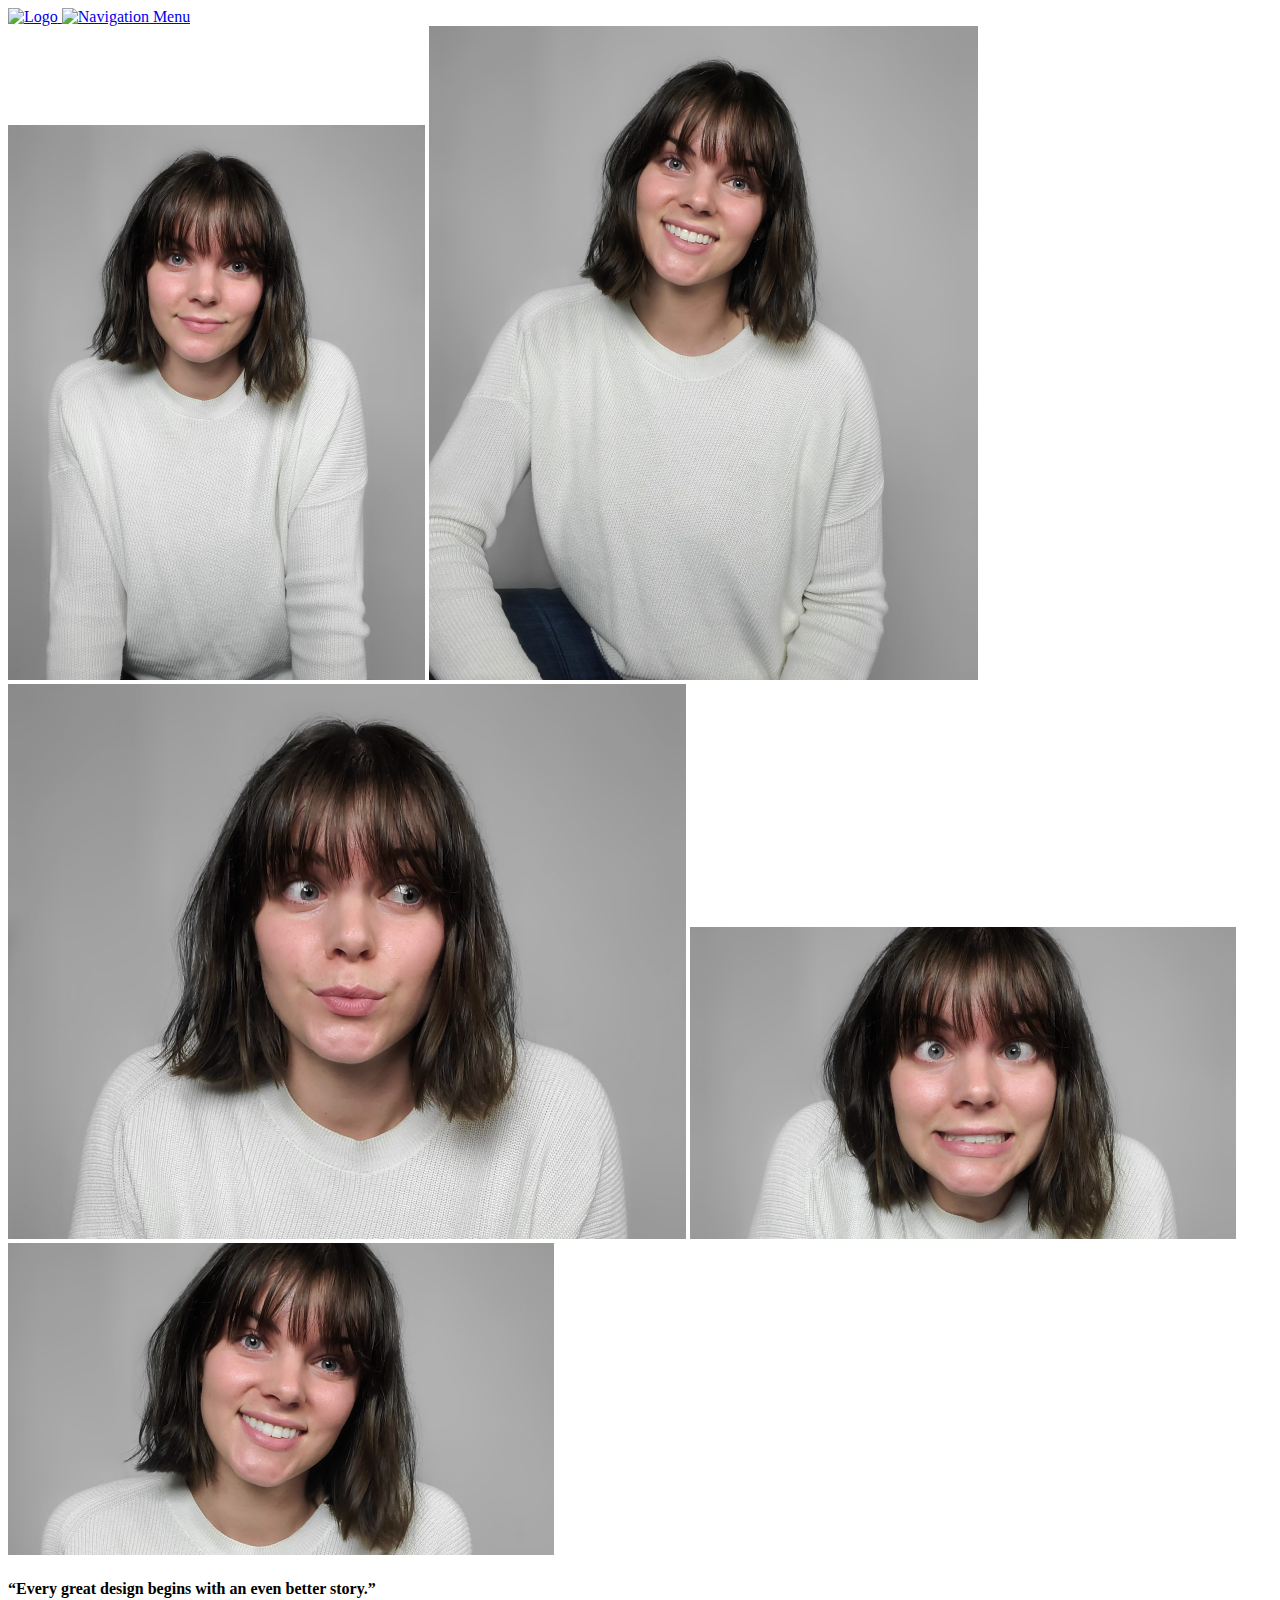
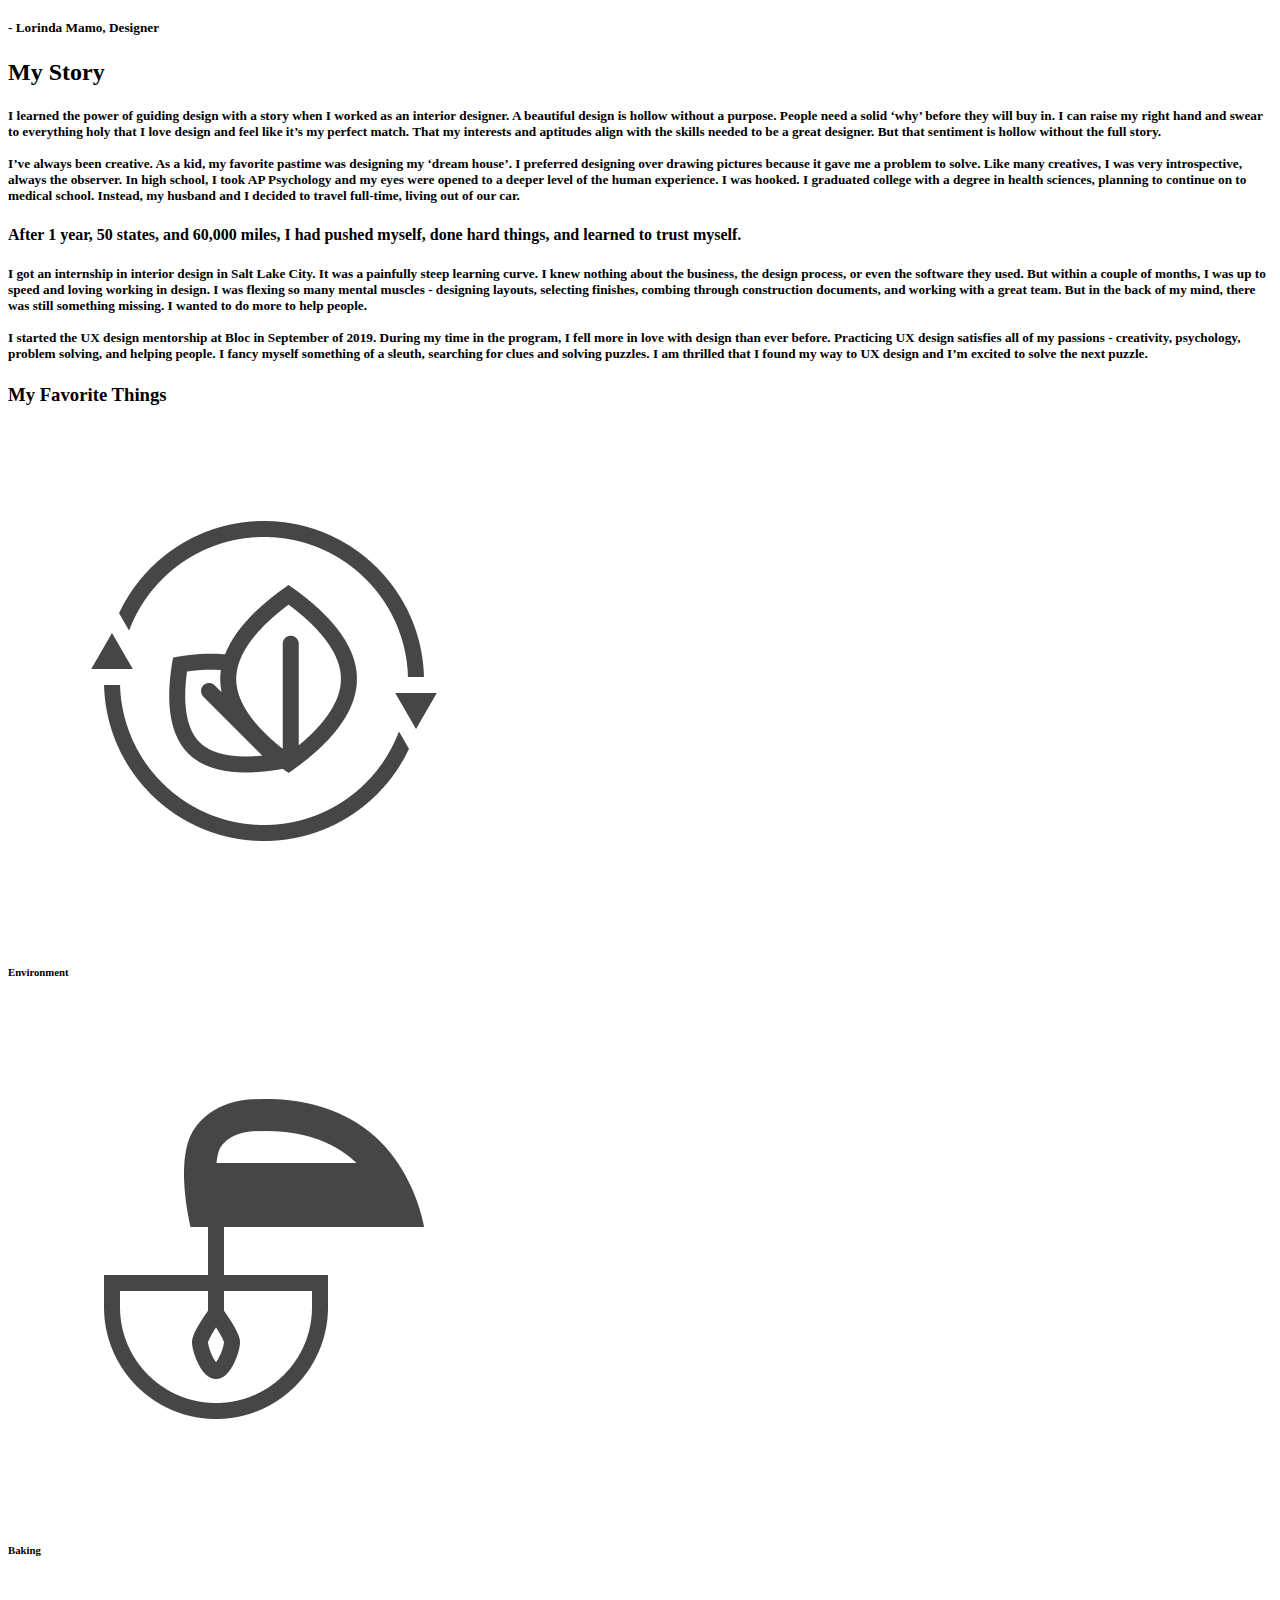
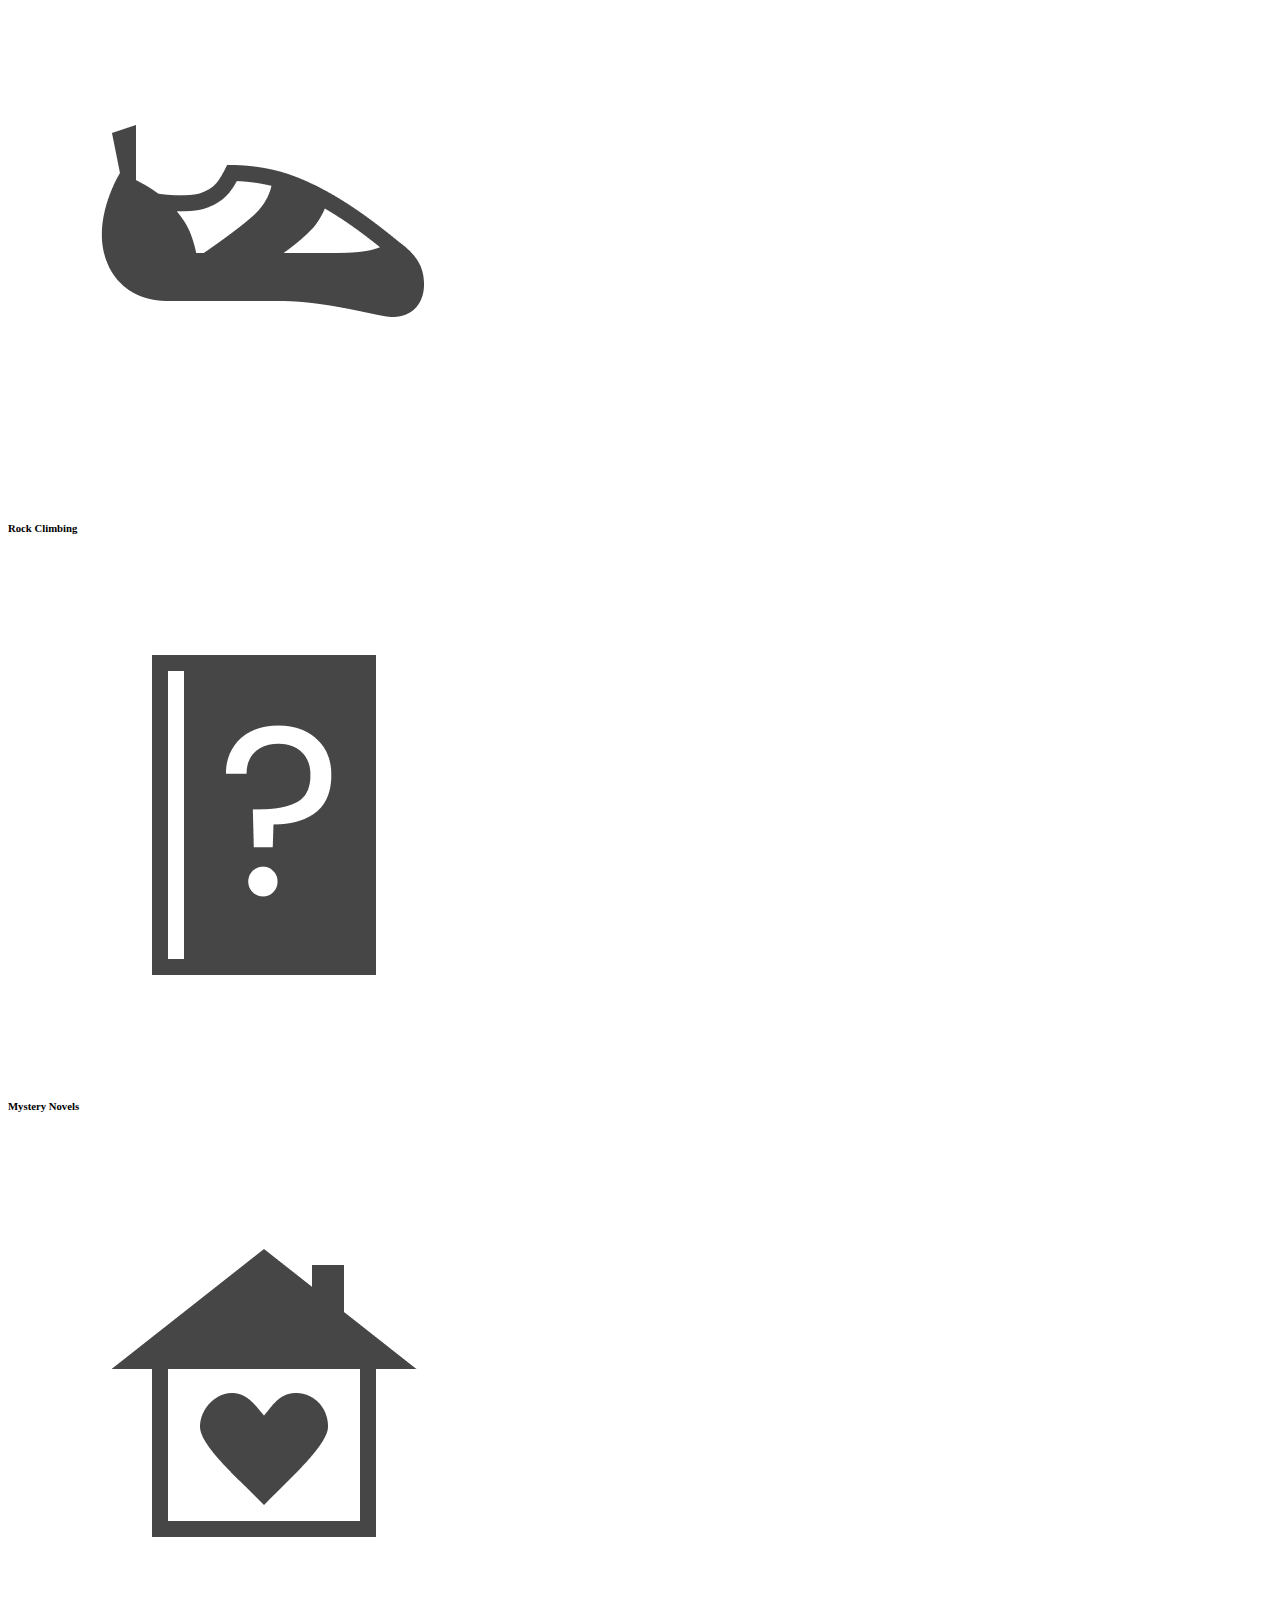
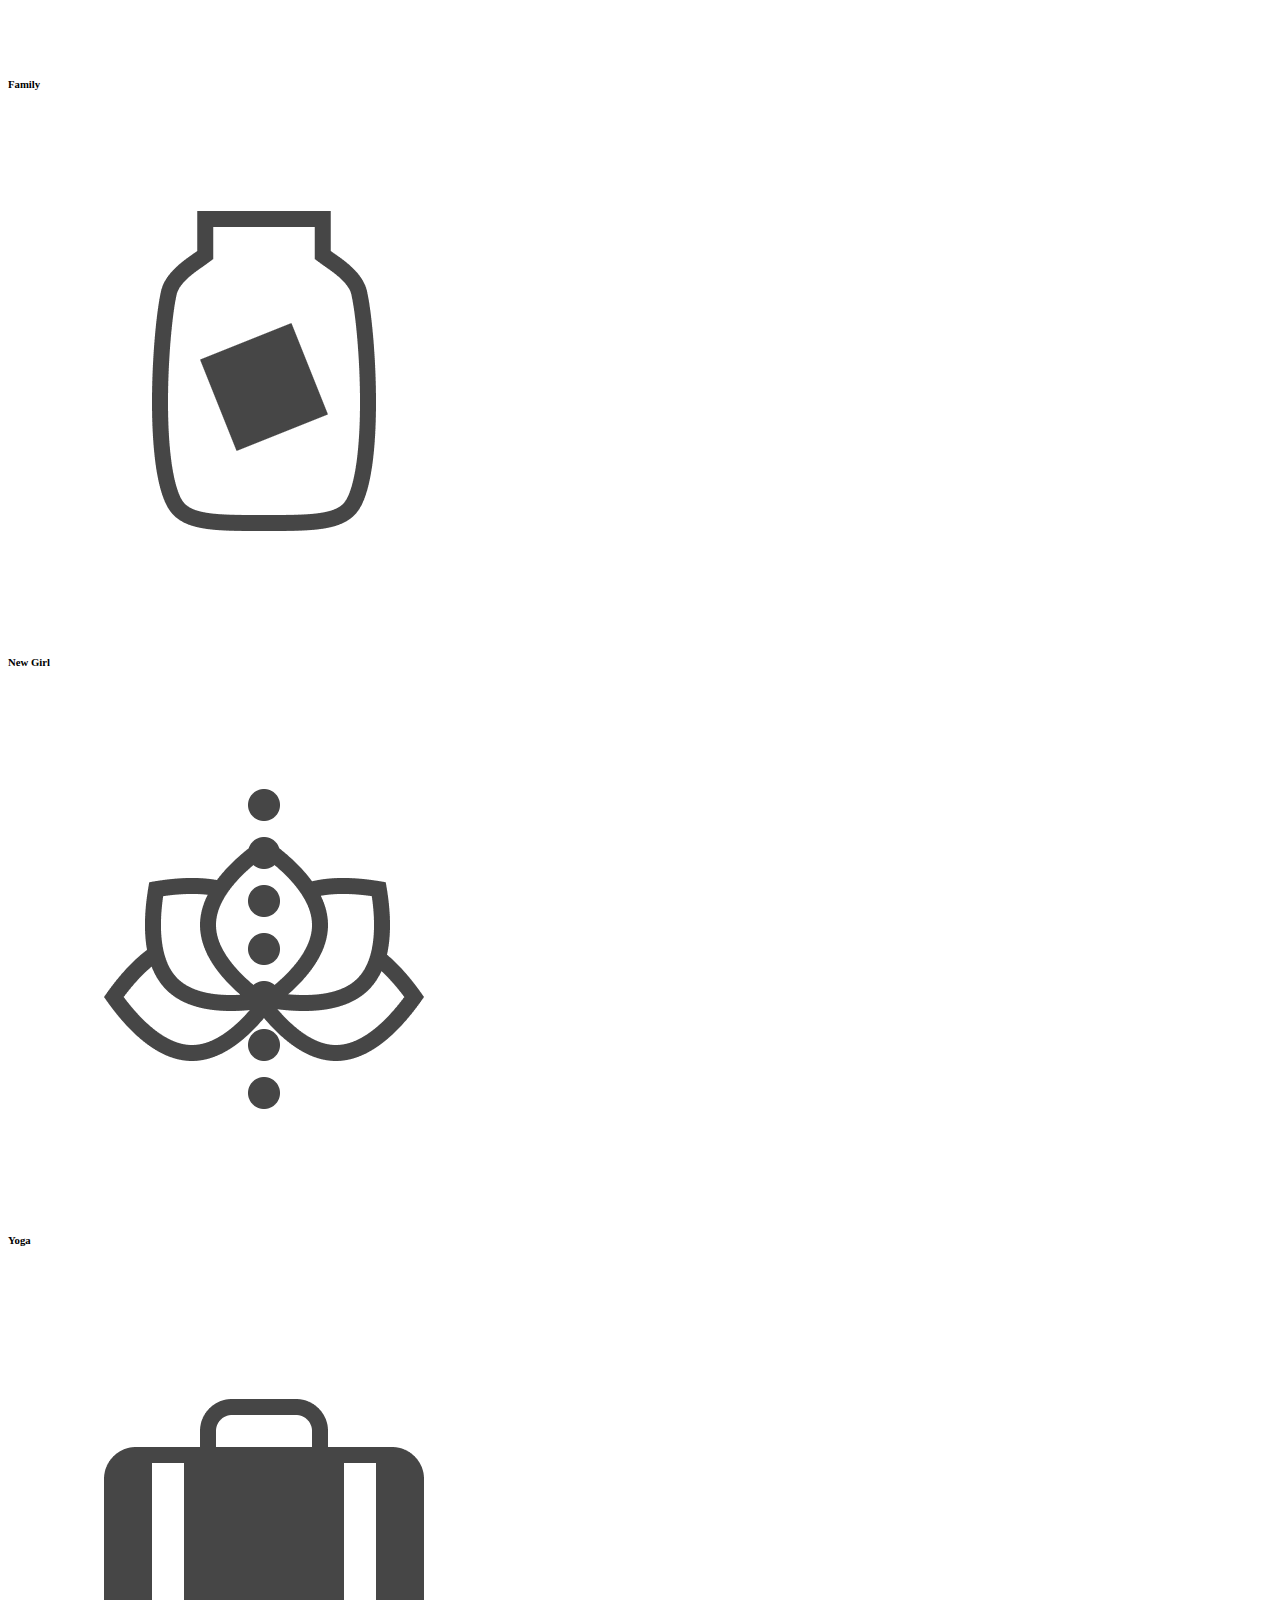
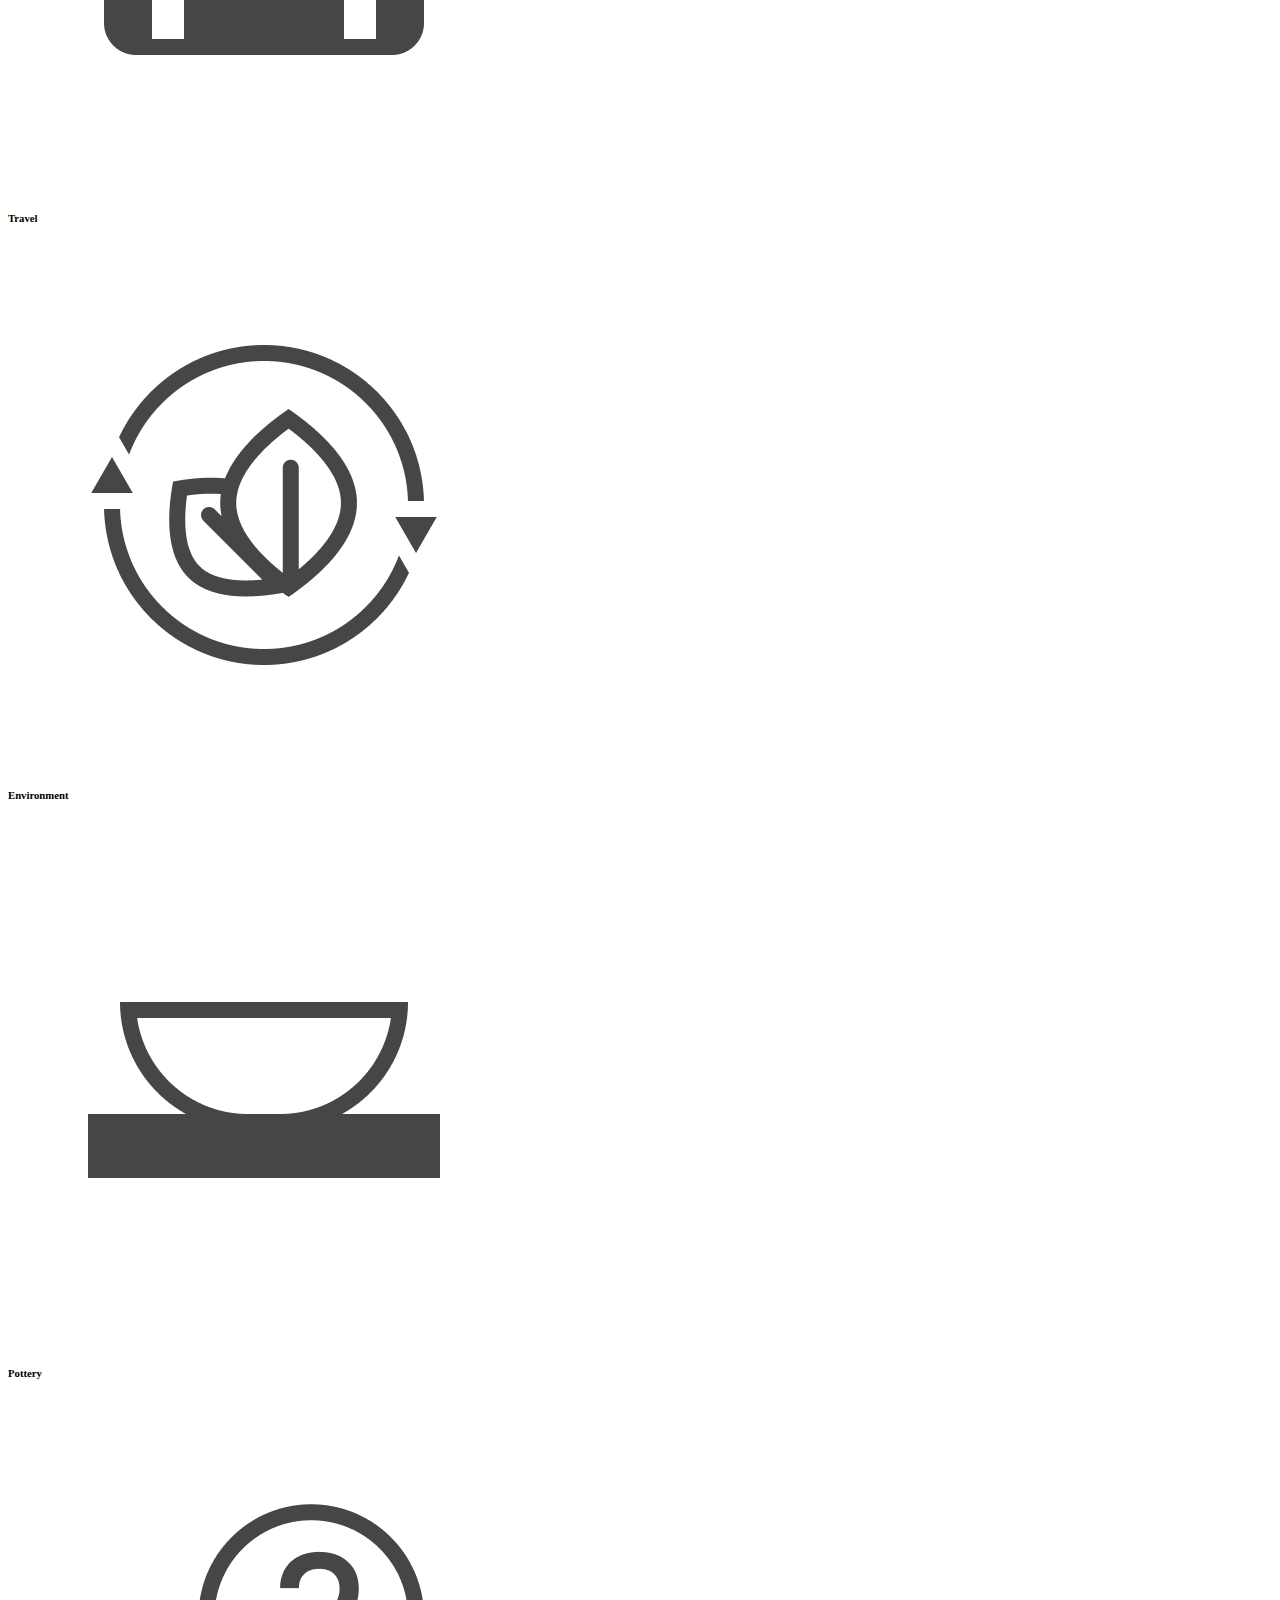
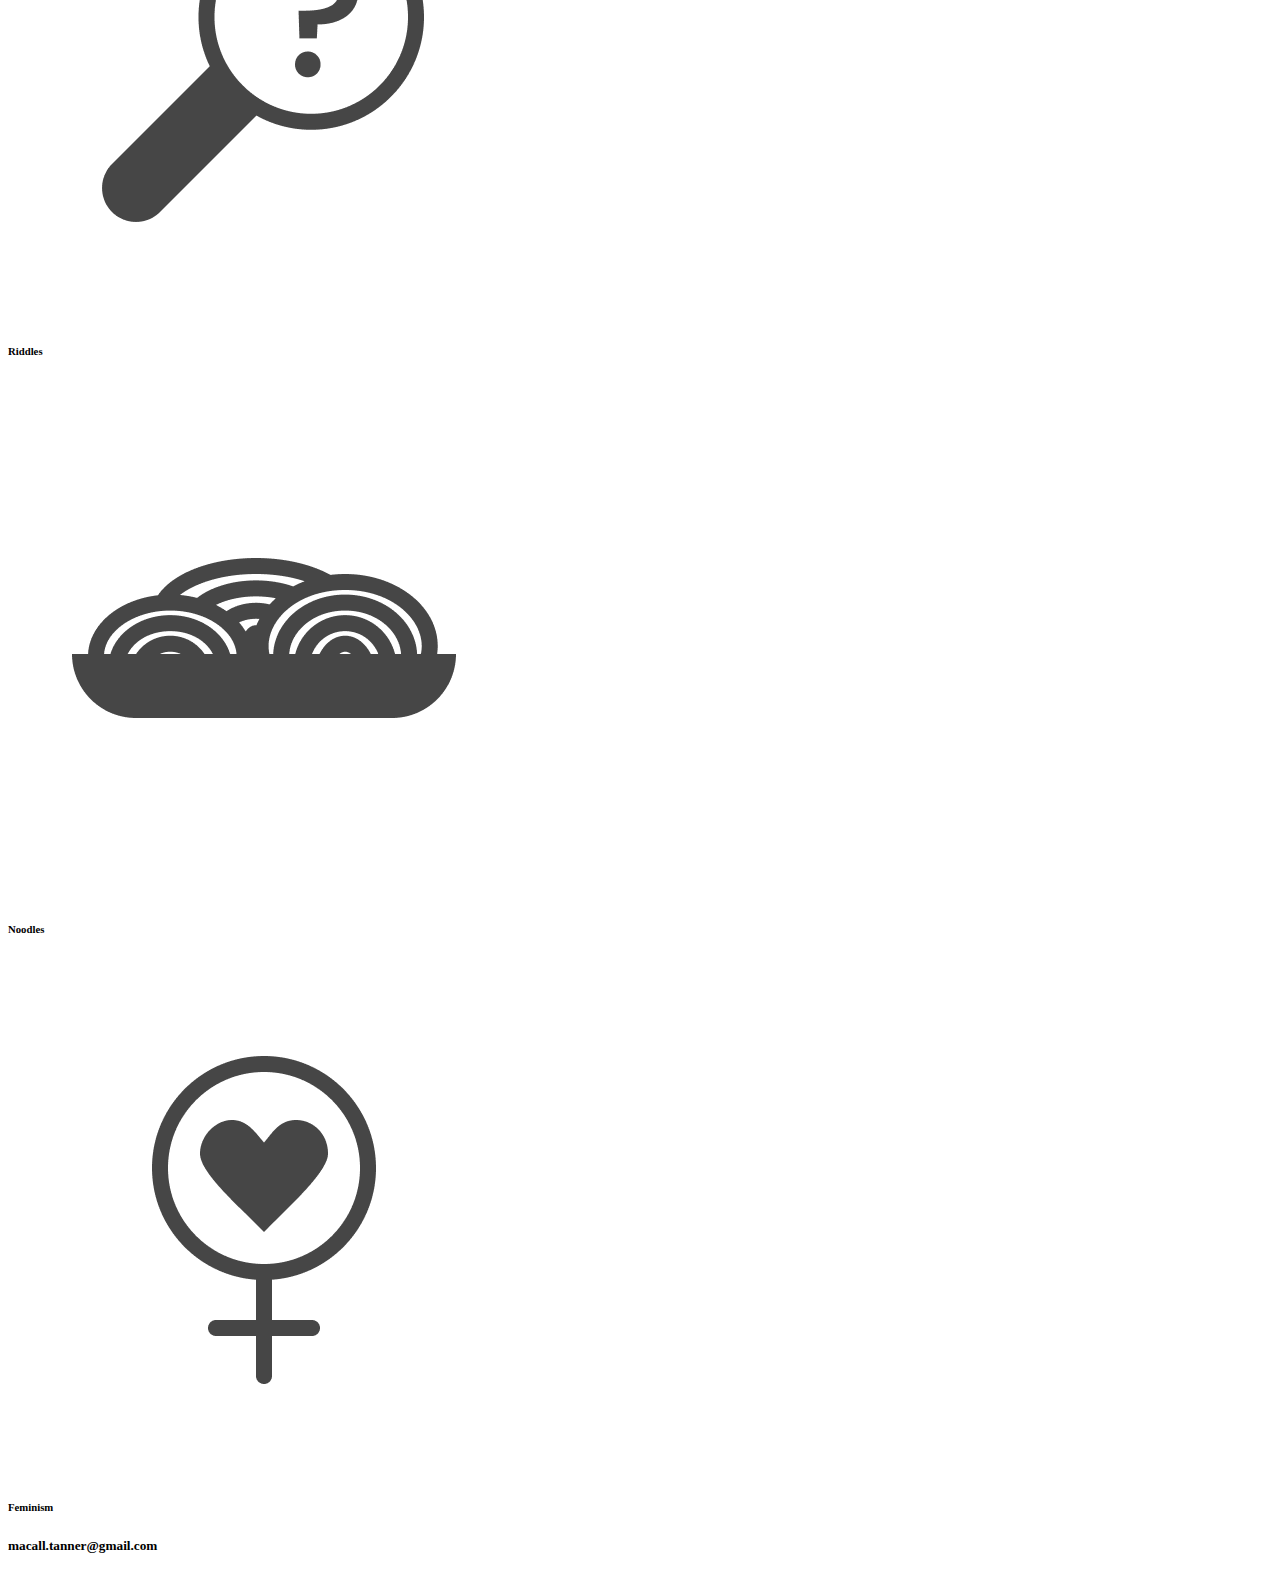
==== about.html @ a9ad13b1 "About page done" ====
<!DOCTYPE html>
<html>
  <head>
    <title>About Page  |  Macall Tanner</title>
    <!--fontawesome-->
    <script src="https://kit.fontawesome.com/eb3094707d.js" crossorigin="anonymous"></script>
  </head>
  <body>

    <!--navigation bar-->
    <header>
      <a href="index.html">
        <img src="images/macall-logo.png" alt="Logo"></img>
      </a>
      <a href="menu.html">
        <img src="images/menu-mobile.png" alt="Navigation Menu"></img>
      </a>
    </header>

    <!--images section-->
    <section class="about-images">
      <img src="images/about/1.png" alt="Macall portrait 1"></img>
      <img src="images/about/2.png" alt="Macall portrait 2"></img>
      <img src="images/about/3.png" alt="Macall portrait 3"></img>
      <img src="images/about/4.png" alt="Macall portrait 4"></img>
      <img src="images/about/5.png" alt="Macall portrait 5"></img>
    </section>

    <!--text section-->
    <section class="about-text">
      <h4>“Every great design begins with an even better story.”</h4>
      <h5>-  Lorinda Mamo, Designer</h5>
      <h2>My Story</h2>
      <h5>
        I learned the power of guiding design with a story when I worked as an interior designer. A beautiful design is hollow without a purpose. People need a solid ‘why’ before they will buy in. I can raise my right hand and swear to everything holy that I love design and feel like it’s my perfect match. That my interests and aptitudes align with the skills needed to be a great designer. But that sentiment is hollow without the full story.<br><br>
        I’ve always been creative. As a kid, my favorite pastime was designing my ‘dream house’. I preferred designing over drawing pictures because it gave me a problem to solve. Like many creatives, I was very introspective, always the observer. In high school, I took AP Psychology and my eyes were opened to a deeper level of the human experience. I was hooked. I graduated college with a degree in health sciences, planning to continue on to medical school. Instead, my husband and I decided to travel full-time, living out of our car.
      </h5>
      <h4>After 1 year, 50 states, and 60,000 miles, I had pushed myself, done hard things, and learned to trust myself.</h4>
      <h5>
        I got an internship in interior design in Salt Lake City. It was a painfully steep learning curve. I knew nothing about the business, the design process, or even the software they used. But within a couple of months, I was up to speed and loving working in design. I was flexing so many mental muscles - designing layouts, selecting finishes, combing through construction documents, and working with a great team. But in the back of my mind, there was still something missing. I wanted to do more to help people.<br><br>
        I started the UX design mentorship at Bloc in September of 2019. During my time in the program, I fell more in love with design than ever before. Practicing UX design satisfies all of my passions - creativity, psychology, problem solving, and helping people. I fancy myself something of a sleuth, searching for clues and solving puzzles. I am thrilled that I found my way to UX design and I’m excited to solve the next puzzle.
      </h5>
    </section>

    <!--favorite things section-->
    <section class="favorites">
      <h3>My Favorite Things</h3>
      <div class="fav-items">
        <div class="fav">
          <img src="images/icons/environment.png" alt="Environment image"></img>
          <h6>Environment</h6>
        </div>
        <div class="fav">
          <img src="images/icons/baking.png" alt="Baking image"></img>
          <h6>Baking</h6>
        </div>
        <div class="fav">
          <img src="images/icons/climbing.png" alt="Rock Climbing image"></img>
          <h6>Rock Climbing</h6>
        </div>
        <div class="fav">
          <img src="images/icons/mystery-novels.png" alt="Mystery Novels image"></img>
          <h6>Mystery Novels</h6>
        </div>
        <div class="fav">
          <img src="images/icons/family.png" alt="Family image"></img>
          <h6>Family</h6>
        </div>
        <div class="fav">
          <img src="images/icons/new-girl.png" alt="New Girl"></img>
          <h6>New Girl</h6>
        </div>
        <div class="fav">
          <img src="images/icons/yoga.png" alt="Yoga image"></img>
          <h6>Yoga</h6>
        </div>
        <div class="fav">
          <img src="images/icons/travel.png" alt="Travel image"></img>
          <h6>Travel</h6>
        </div>
        <div class="fav">
          <img src="images/icons/environment.png" alt="environment image"></img>
          <h6>Environment</h6>
        </div>
        <div class="fav">
          <img src="images/icons/pottery.png" alt="Pottery image"></img>
          <h6>Pottery</h6>
        </div>
        <div class="fav">
          <img src="images/icons/riddles.png" alt="Riddles image"></img>
          <h6>Riddles</h6>
        </div>
        <div class="fav">
          <img src="images/icons/noodles.png" alt="Noodles image"></img>
          <h6>Noodles</h6>
        </div>
        <div class="fav">
          <img src="images/icons/feminism.png" alt="Feminism image"></img>
          <h6>Feminism</h6>
        </div>
      </div> <!--end fav-items-->
    </section> <!--end favorite things-->

    <!--footer-->
    <footer>
      <h5>macall.tanner@gmail.com</h5>
      <a href="https://www.linkedin.com/in/macalltanner/" class="fab fa-linkedin"></a>
      <a href="https://www.github.com/macalltanner" class="fab fa-github"></a>
    </footer>

  </body>
</html>
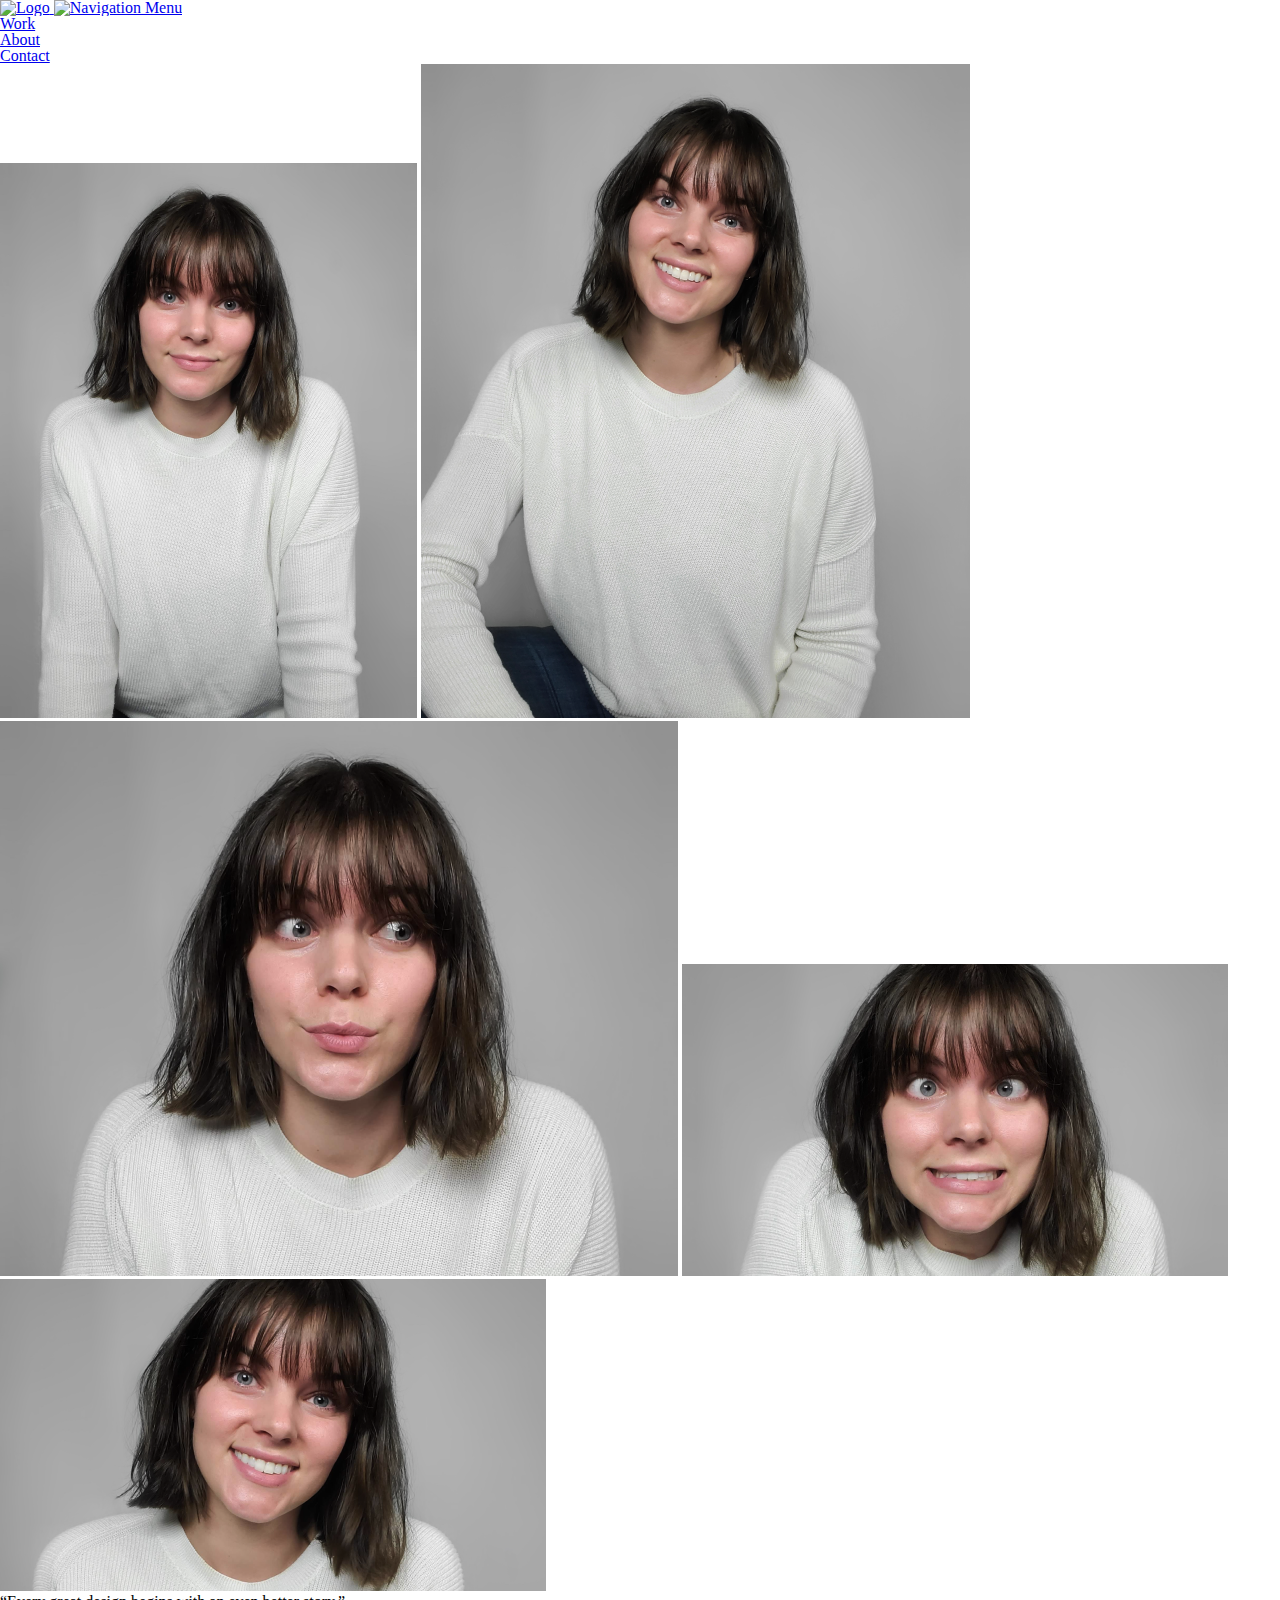
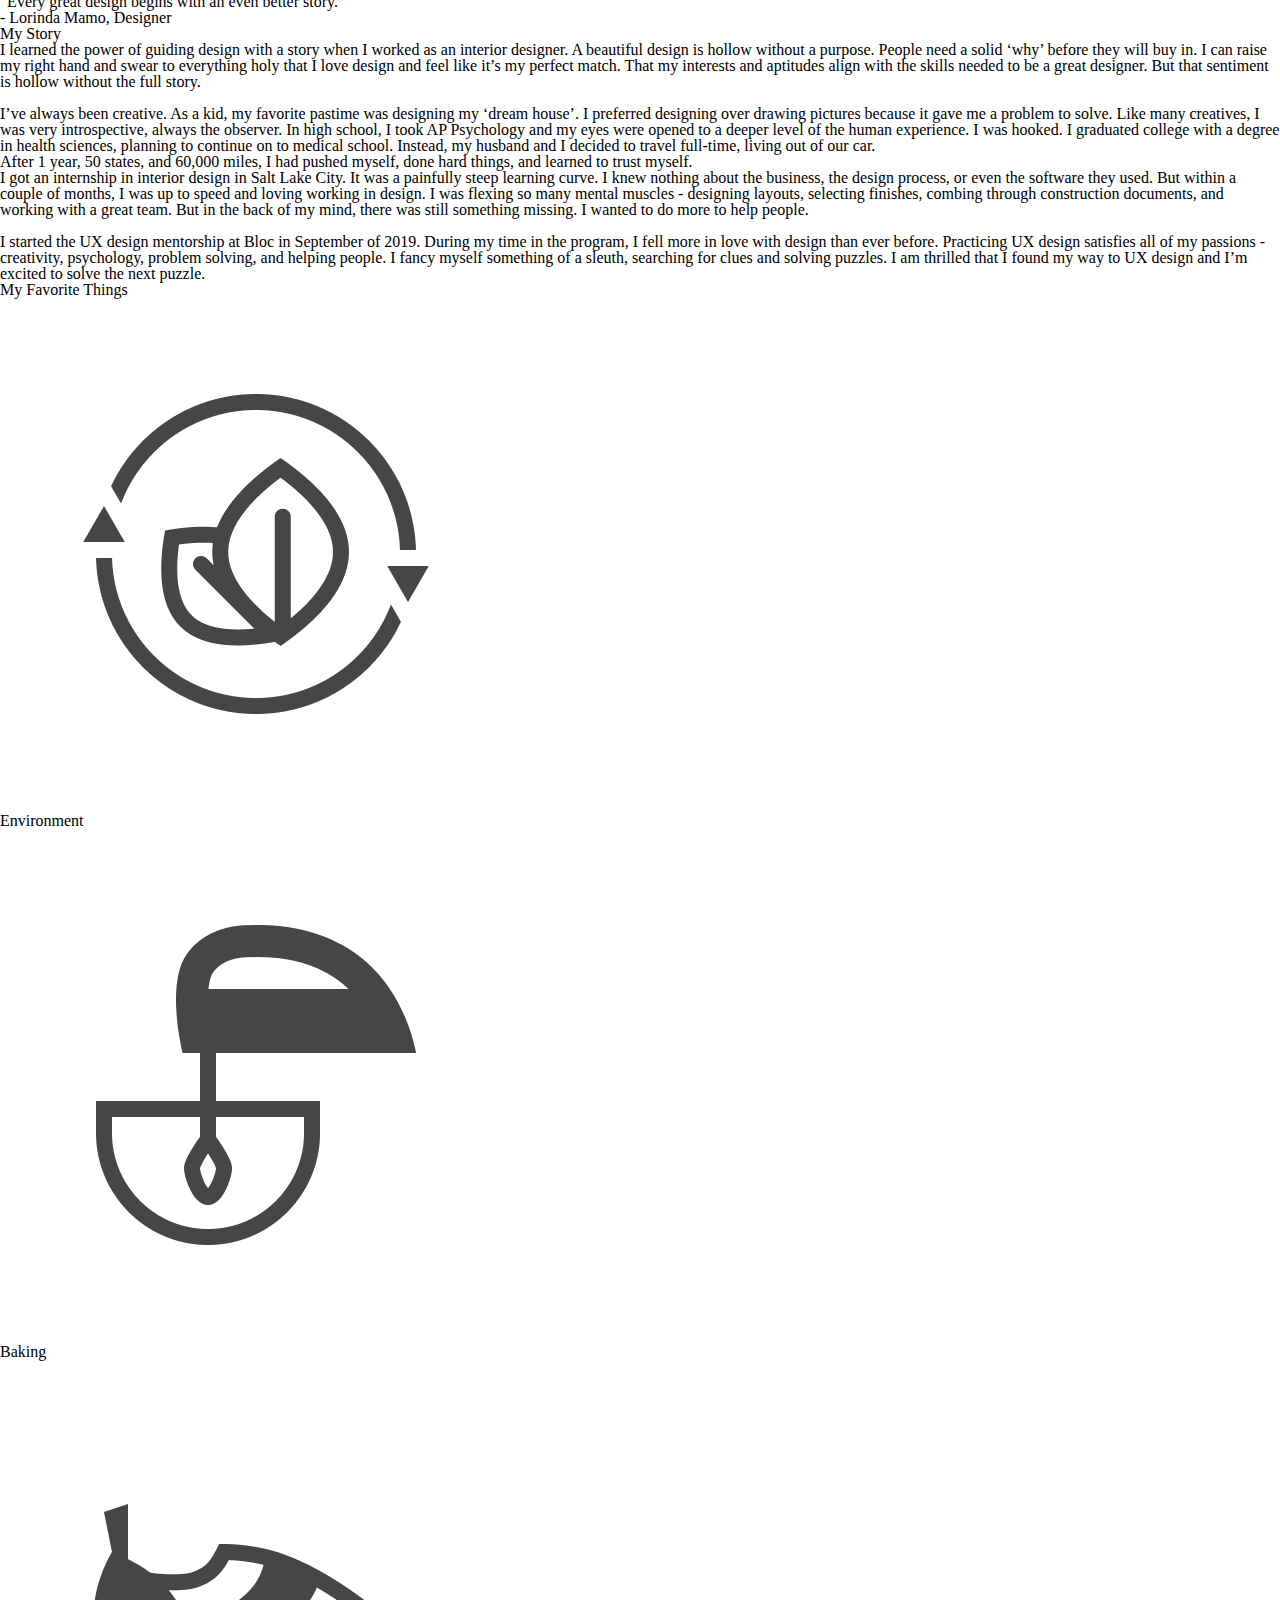
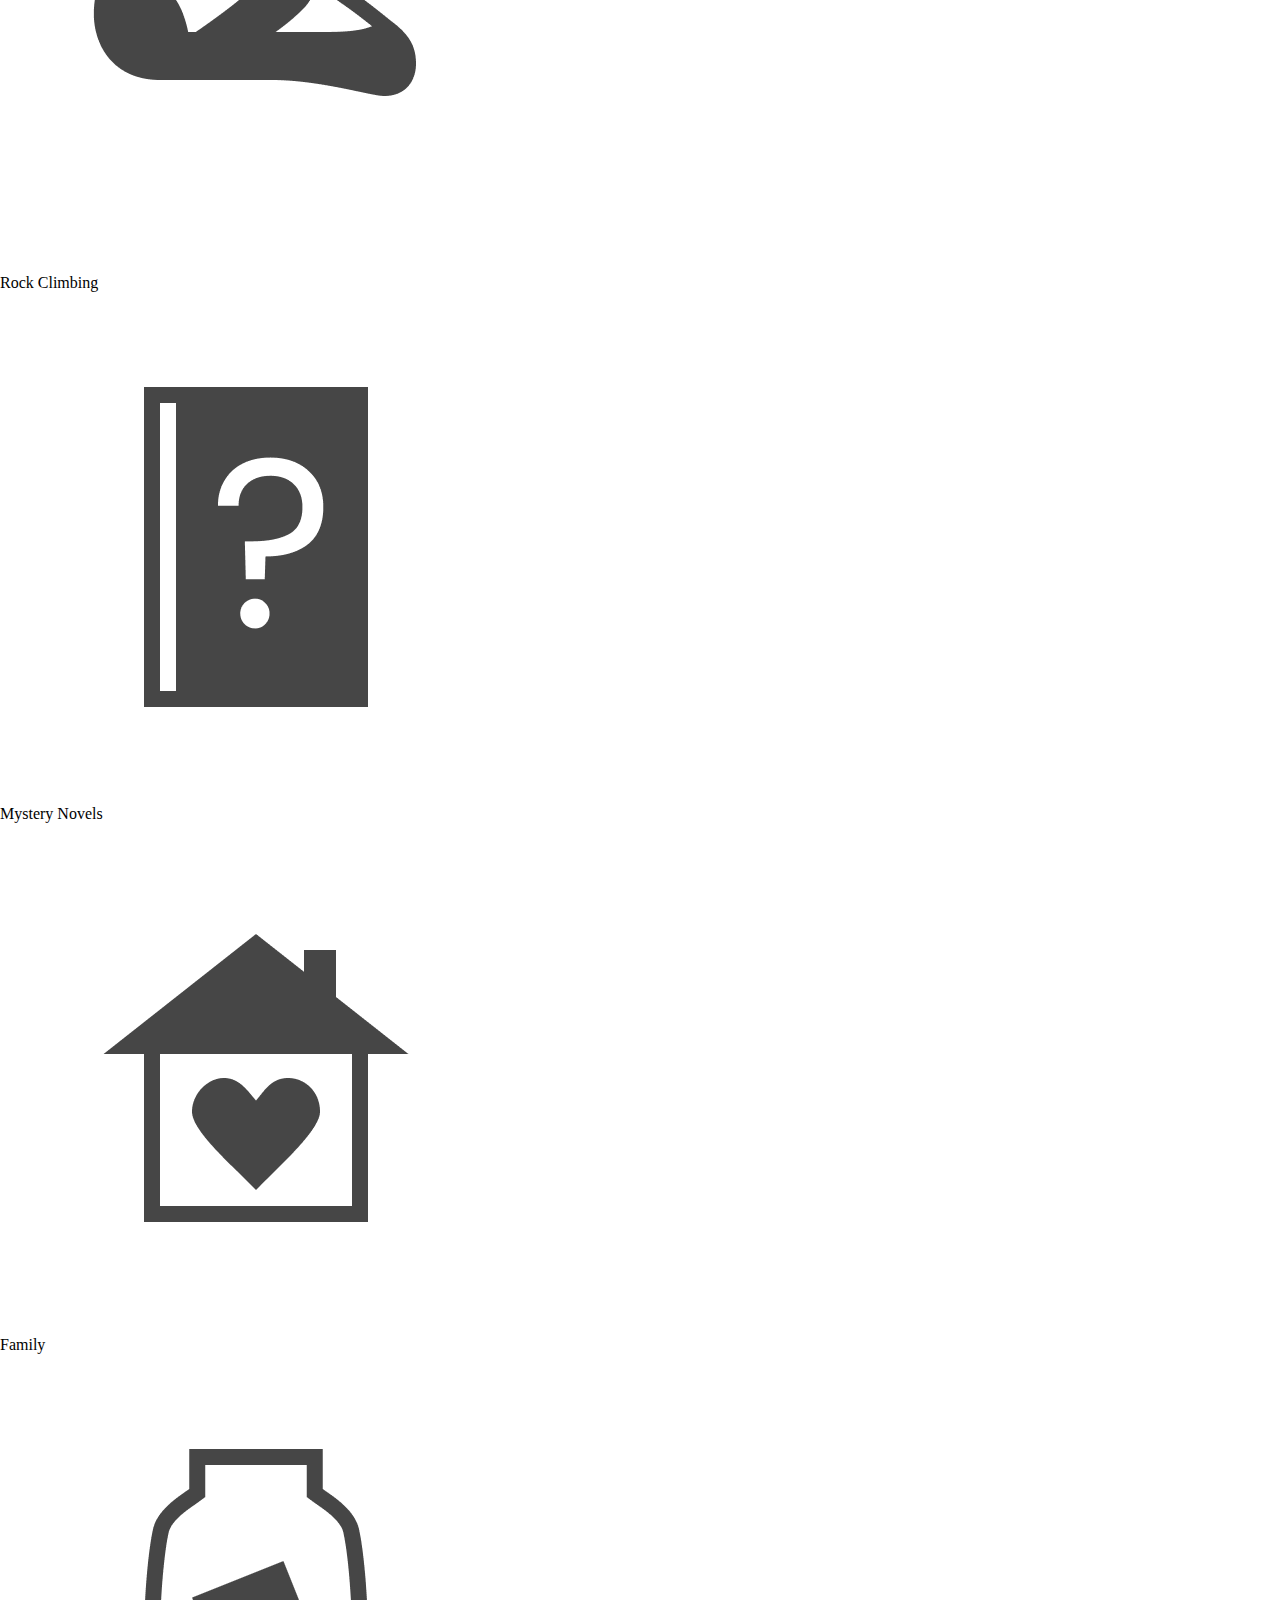
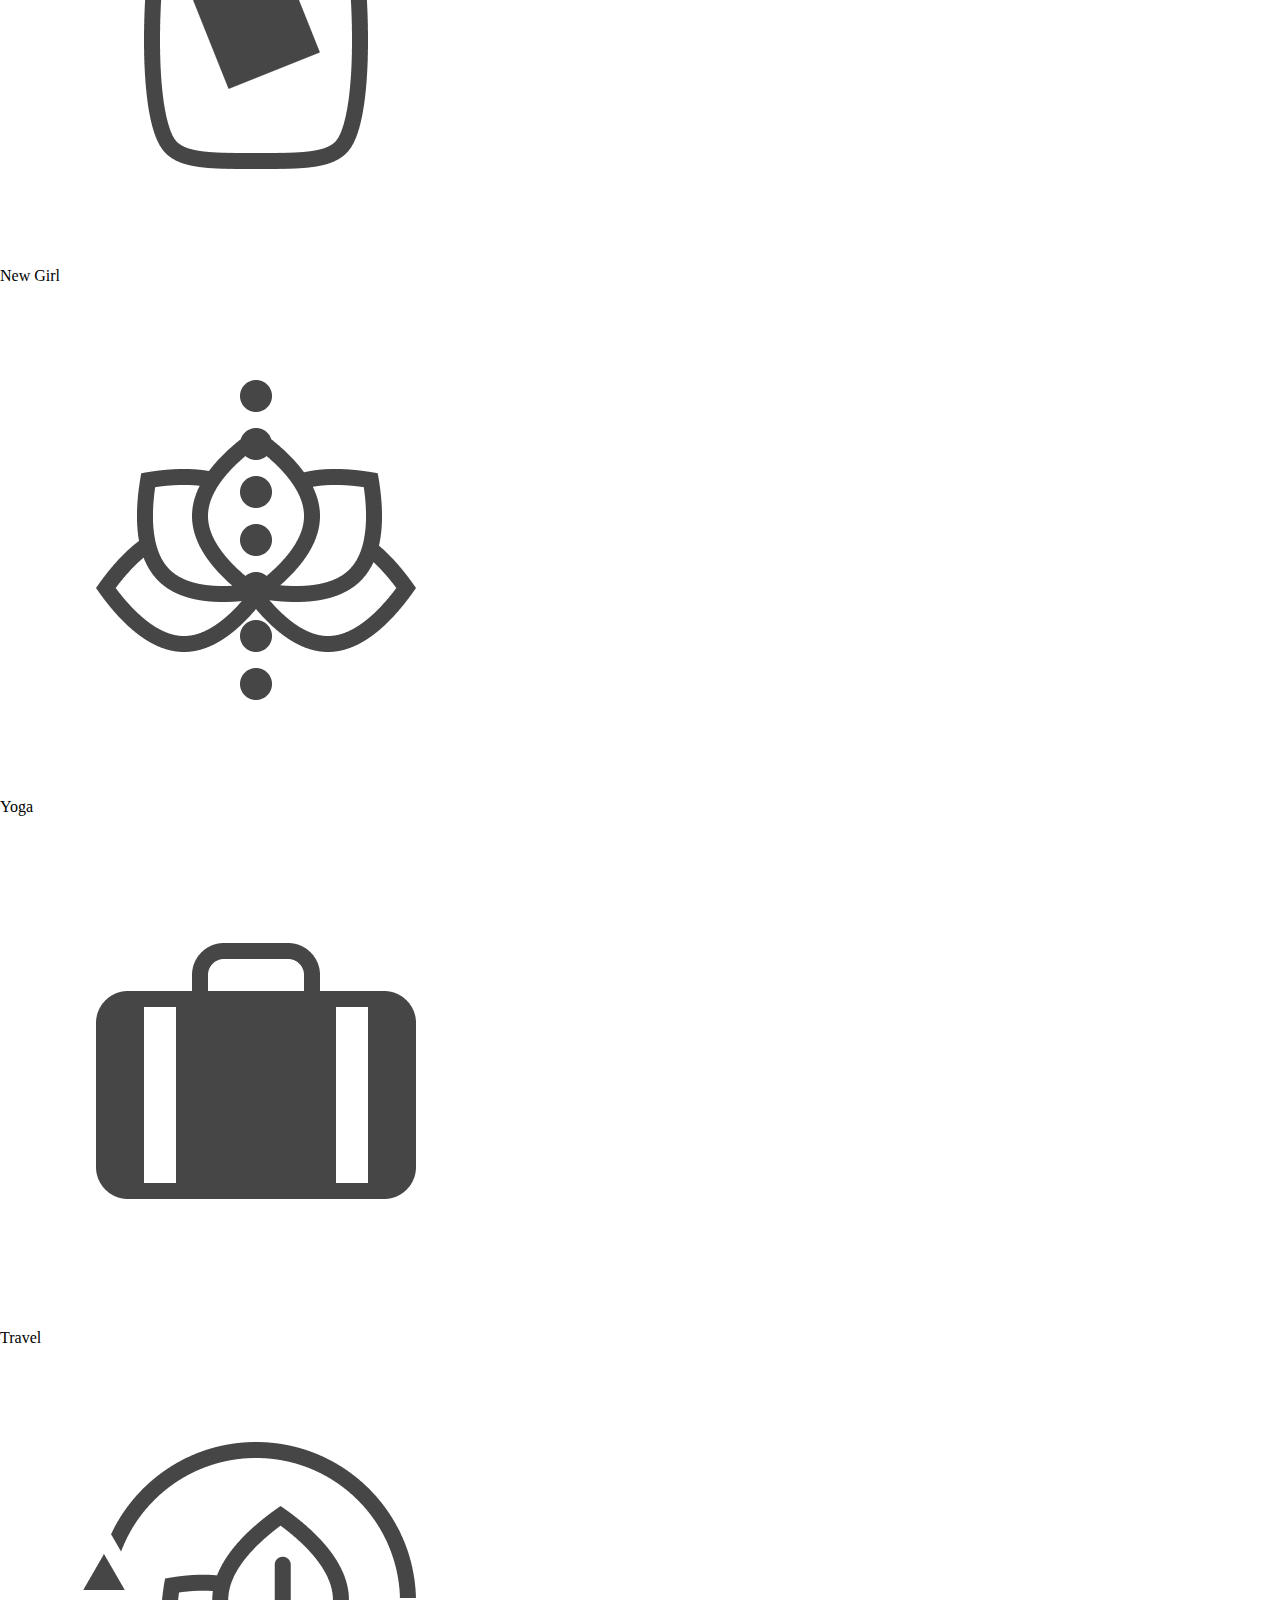
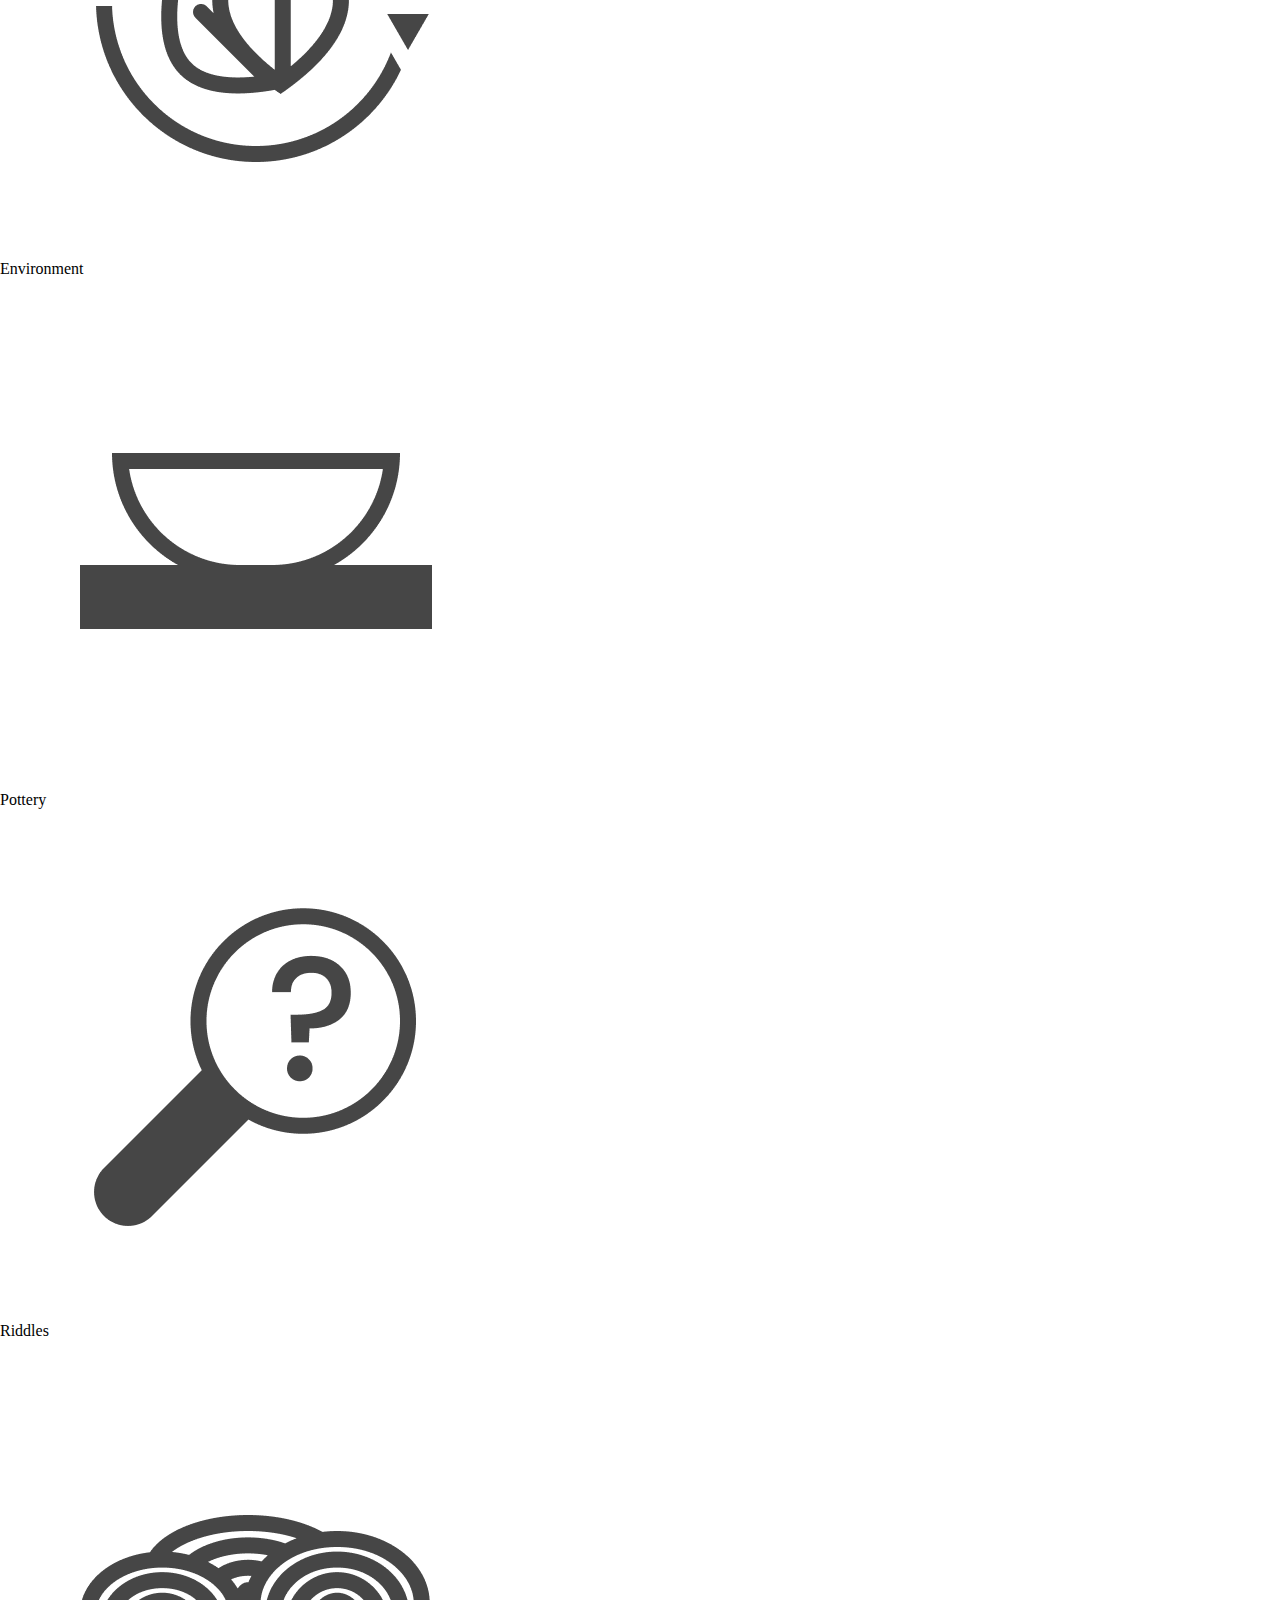
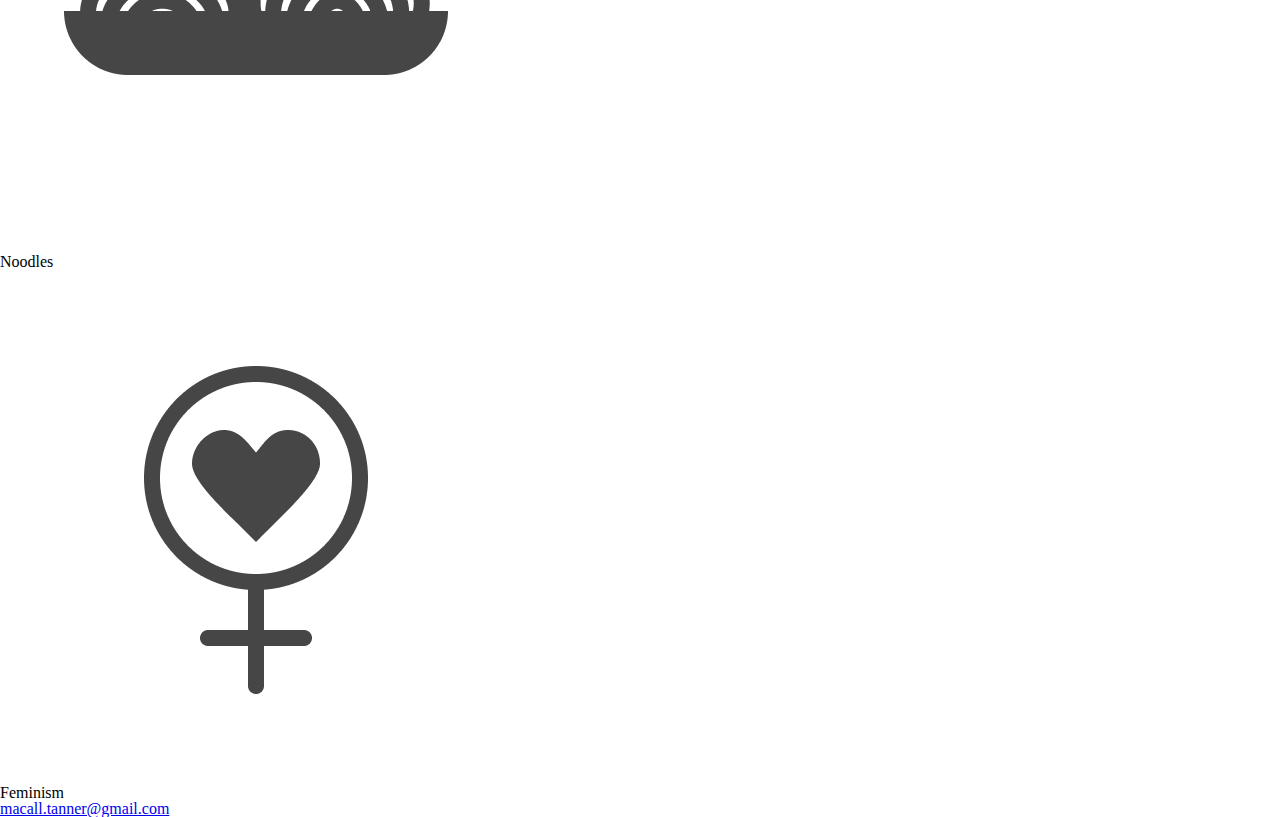
==== commit 32bf5ba2: "Add and link CSS files" ====
--- a/about.html
+++ b/about.html
@@ -1,7 +1,10 @@
 <!DOCTYPE html>
-<html>
+<html lang="en">
   <head>
     <title>About Page  |  Macall Tanner</title>
+    <meta charset="utf-8">
+    <link rel="stylesheet" type="text/css" href="styles/reset.css">
+    <link rel="stylesheet" type="text/css" href="styles/style.css">
     <!--fontawesome-->
     <script src="https://kit.fontawesome.com/eb3094707d.js" crossorigin="anonymous"></script>
   </head>
@@ -10,20 +13,29 @@
     <!--navigation bar-->
     <header>
       <a href="index.html">
-        <img src="images/macall-logo.png" alt="Logo"></img>
+        <img src="images/macall-logo.png" alt="Logo">
       </a>
-      <a href="menu.html">
-        <img src="images/menu-mobile.png" alt="Navigation Menu"></img>
+      <a href="menu.html" class="mobile">
+        <img src="images/menu-mobile.png" alt="Navigation Menu">
+      </a>
+      <a href="index.html#work" class="desktop">
+        <h3>Work</h3>
+      </a>
+      <a href="about.html" class="desktop">
+        <h3>About</h3>
+      </a>
+      <a href="contact.html" class="desktop">
+        <h3>Contact</h3>
       </a>
     </header>
 
     <!--images section-->
     <section class="about-images">
-      <img src="images/about/1.png" alt="Macall portrait 1"></img>
-      <img src="images/about/2.png" alt="Macall portrait 2"></img>
-      <img src="images/about/3.png" alt="Macall portrait 3"></img>
-      <img src="images/about/4.png" alt="Macall portrait 4"></img>
-      <img src="images/about/5.png" alt="Macall portrait 5"></img>
+      <img src="images/about/1.png" alt="Macall portrait 1">
+      <img src="images/about/2.png" alt="Macall portrait 2">
+      <img src="images/about/3.png" alt="Macall portrait 3">
+      <img src="images/about/4.png" alt="Macall portrait 4">
+      <img src="images/about/5.png" alt="Macall portrait 5">
     </section>
 
     <!--text section-->
@@ -47,55 +59,55 @@
       <h3>My Favorite Things</h3>
       <div class="fav-items">
         <div class="fav">
-          <img src="images/icons/environment.png" alt="Environment image"></img>
+          <img src="images/icons/environment.png" alt="Environment image">
           <h6>Environment</h6>
         </div>
         <div class="fav">
-          <img src="images/icons/baking.png" alt="Baking image"></img>
+          <img src="images/icons/baking.png" alt="Baking image">
           <h6>Baking</h6>
         </div>
         <div class="fav">
-          <img src="images/icons/climbing.png" alt="Rock Climbing image"></img>
+          <img src="images/icons/climbing.png" alt="Rock Climbing image">
           <h6>Rock Climbing</h6>
         </div>
         <div class="fav">
-          <img src="images/icons/mystery-novels.png" alt="Mystery Novels image"></img>
+          <img src="images/icons/mystery-novels.png" alt="Mystery Novels image">
           <h6>Mystery Novels</h6>
         </div>
         <div class="fav">
-          <img src="images/icons/family.png" alt="Family image"></img>
+          <img src="images/icons/family.png" alt="Family image">
           <h6>Family</h6>
         </div>
         <div class="fav">
-          <img src="images/icons/new-girl.png" alt="New Girl"></img>
+          <img src="images/icons/new-girl.png" alt="New Girl">
           <h6>New Girl</h6>
         </div>
         <div class="fav">
-          <img src="images/icons/yoga.png" alt="Yoga image"></img>
+          <img src="images/icons/yoga.png" alt="Yoga image">
           <h6>Yoga</h6>
         </div>
         <div class="fav">
-          <img src="images/icons/travel.png" alt="Travel image"></img>
+          <img src="images/icons/travel.png" alt="Travel image">
           <h6>Travel</h6>
         </div>
         <div class="fav">
-          <img src="images/icons/environment.png" alt="environment image"></img>
+          <img src="images/icons/environment.png" alt="environment image">
           <h6>Environment</h6>
         </div>
         <div class="fav">
-          <img src="images/icons/pottery.png" alt="Pottery image"></img>
+          <img src="images/icons/pottery.png" alt="Pottery image">
           <h6>Pottery</h6>
         </div>
         <div class="fav">
-          <img src="images/icons/riddles.png" alt="Riddles image"></img>
+          <img src="images/icons/riddles.png" alt="Riddles image">
           <h6>Riddles</h6>
         </div>
         <div class="fav">
-          <img src="images/icons/noodles.png" alt="Noodles image"></img>
+          <img src="images/icons/noodles.png" alt="Noodles image">
           <h6>Noodles</h6>
         </div>
         <div class="fav">
-          <img src="images/icons/feminism.png" alt="Feminism image"></img>
+          <img src="images/icons/feminism.png" alt="Feminism image">
           <h6>Feminism</h6>
         </div>
       </div> <!--end fav-items-->
@@ -103,7 +115,9 @@
 
     <!--footer-->
     <footer>
-      <h5>macall.tanner@gmail.com</h5>
+      <a href="mailto:macall.tanner@gmail.com">
+        <h5>macall.tanner@gmail.com</h5>
+      </a>
       <a href="https://www.linkedin.com/in/macalltanner/" class="fab fa-linkedin"></a>
       <a href="https://www.github.com/macalltanner" class="fab fa-github"></a>
     </footer>
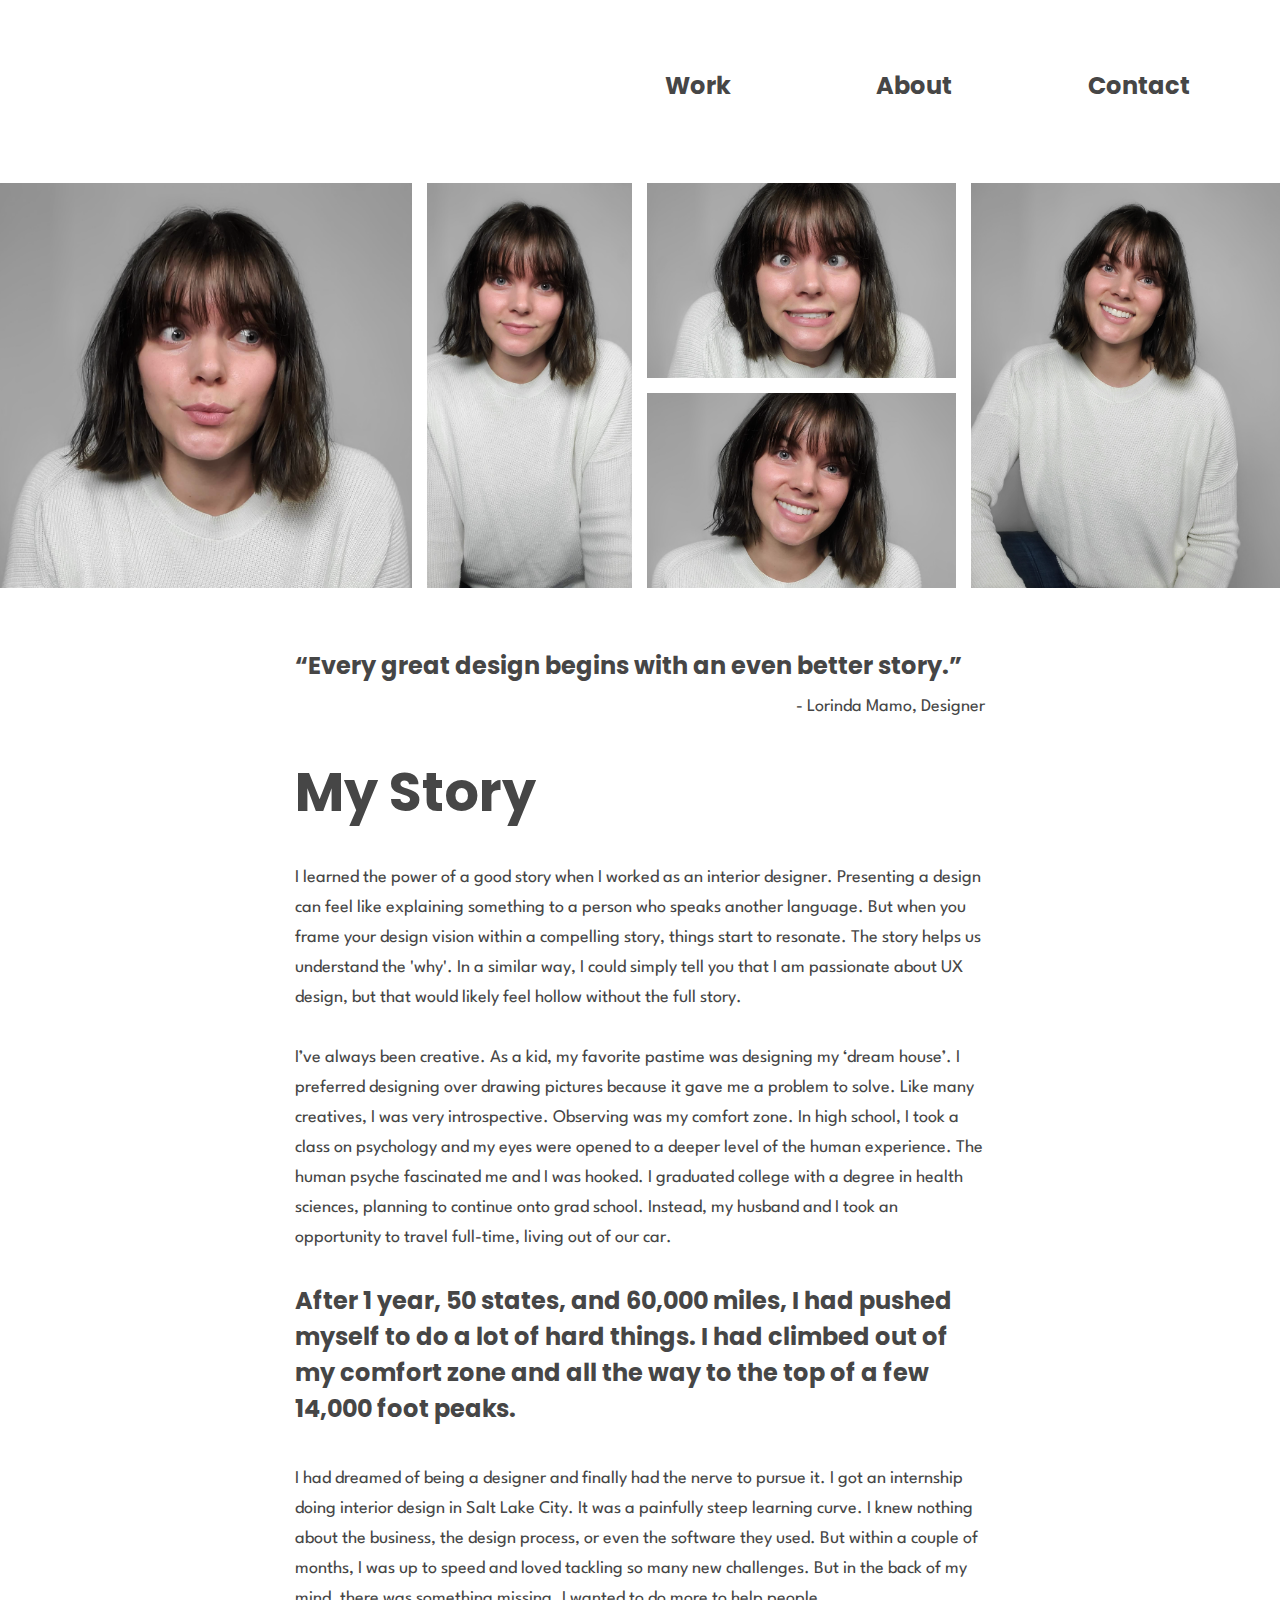
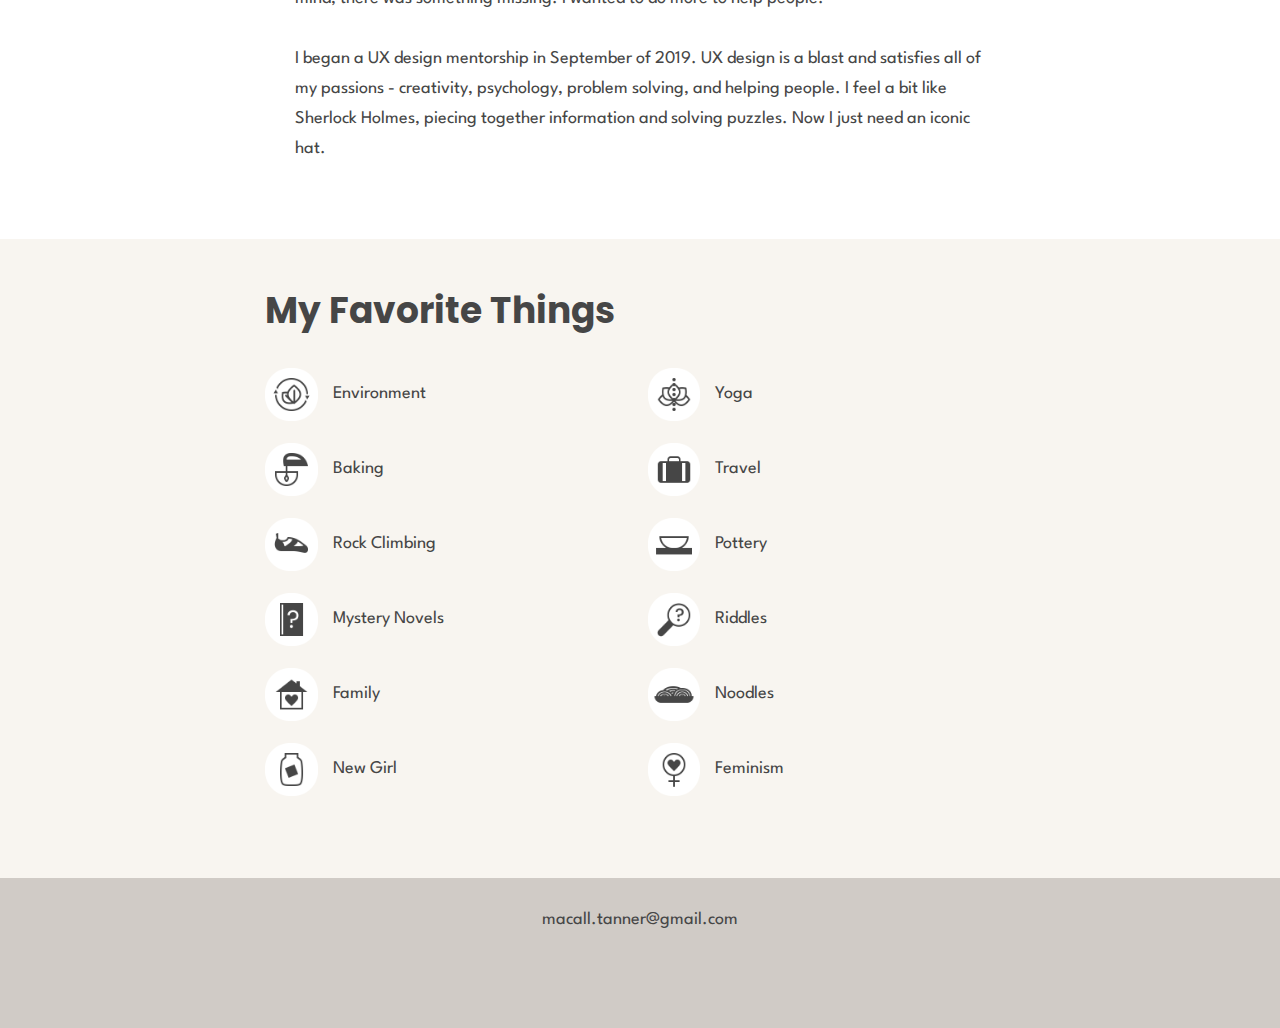
==== commit 2c21025b: "Add Google Analytics" ====
--- a/about.html
+++ b/about.html
@@ -1,126 +1,149 @@
 <!DOCTYPE html>
 <html lang="en">
   <head>
+    <meta charset="utf-8">
+    <meta name="viewport" content="width=device-width, initial-scale=1.0">
     <title>About Page  |  Macall Tanner</title>
-    <meta charset="utf-8">
     <link rel="stylesheet" type="text/css" href="styles/reset.css">
+    <link href="https://fonts.googleapis.com/css2?family=Poppins:wght@700&family=Spartan&display=swap" rel="stylesheet">
     <link rel="stylesheet" type="text/css" href="styles/style.css">
-    <!--fontawesome-->
-    <script src="https://kit.fontawesome.com/eb3094707d.js" crossorigin="anonymous"></script>
   </head>
   <body>
+    <div class="page-container">
 
-    <!--navigation bar-->
-    <header>
-      <a href="index.html">
-        <img src="images/macall-logo.png" alt="Logo">
-      </a>
-      <a href="menu.html" class="mobile">
-        <img src="images/menu-mobile.png" alt="Navigation Menu">
-      </a>
-      <a href="index.html#work" class="desktop">
-        <h3>Work</h3>
-      </a>
-      <a href="about.html" class="desktop">
-        <h3>About</h3>
-      </a>
-      <a href="contact.html" class="desktop">
-        <h3>Contact</h3>
-      </a>
-    </header>
+      <div class="content-container">
 
-    <!--images section-->
-    <section class="about-images">
-      <img src="images/about/1.png" alt="Macall portrait 1">
-      <img src="images/about/2.png" alt="Macall portrait 2">
-      <img src="images/about/3.png" alt="Macall portrait 3">
-      <img src="images/about/4.png" alt="Macall portrait 4">
-      <img src="images/about/5.png" alt="Macall portrait 5">
-    </section>
+        <!--navigation bar-->
+        <header>
+          <a href="index.html" class="logo"></a>
+          <a href="menu.html">
+            <img class="mobile menu-icon" src="images/menu-mobile.png" alt="Navigation Menu">
+          </a>
+          <a href="index.html#work" class="desktop menu-work">
+            <h4>Work</h4>
+          </a>
+          <a href="about.html" class="desktop menu-about">
+            <h4>About</h4>
+          </a>
+          <a href="contact.html" class="desktop menu-contact">
+            <h4>Contact</h4>
+          </a>
+        </header>
 
-    <!--text section-->
-    <section class="about-text">
-      <h4>“Every great design begins with an even better story.”</h4>
-      <h5>-  Lorinda Mamo, Designer</h5>
-      <h2>My Story</h2>
-      <h5>
-        I learned the power of guiding design with a story when I worked as an interior designer. A beautiful design is hollow without a purpose. People need a solid ‘why’ before they will buy in. I can raise my right hand and swear to everything holy that I love design and feel like it’s my perfect match. That my interests and aptitudes align with the skills needed to be a great designer. But that sentiment is hollow without the full story.<br><br>
-        I’ve always been creative. As a kid, my favorite pastime was designing my ‘dream house’. I preferred designing over drawing pictures because it gave me a problem to solve. Like many creatives, I was very introspective, always the observer. In high school, I took AP Psychology and my eyes were opened to a deeper level of the human experience. I was hooked. I graduated college with a degree in health sciences, planning to continue on to medical school. Instead, my husband and I decided to travel full-time, living out of our car.
-      </h5>
-      <h4>After 1 year, 50 states, and 60,000 miles, I had pushed myself, done hard things, and learned to trust myself.</h4>
-      <h5>
-        I got an internship in interior design in Salt Lake City. It was a painfully steep learning curve. I knew nothing about the business, the design process, or even the software they used. But within a couple of months, I was up to speed and loving working in design. I was flexing so many mental muscles - designing layouts, selecting finishes, combing through construction documents, and working with a great team. But in the back of my mind, there was still something missing. I wanted to do more to help people.<br><br>
-        I started the UX design mentorship at Bloc in September of 2019. During my time in the program, I fell more in love with design than ever before. Practicing UX design satisfies all of my passions - creativity, psychology, problem solving, and helping people. I fancy myself something of a sleuth, searching for clues and solving puzzles. I am thrilled that I found my way to UX design and I’m excited to solve the next puzzle.
-      </h5>
-    </section>
+        <!--images section-->
+        <section class="about-images">
+          <img class="one" src="images/about/1.png" alt="Macall portrait 1">
+          <img class="two" src="images/about/2.png" alt="Macall portrait 2">
+          <img class="three" src="images/about/3.png" alt="Macall portrait 3">
+          <img class="four" src="images/about/4.png" alt="Macall portrait 4">
+          <img class="five" src="images/about/5.png" alt="Macall portrait 5">
+        </section>
 
-    <!--favorite things section-->
-    <section class="favorites">
-      <h3>My Favorite Things</h3>
-      <div class="fav-items">
-        <div class="fav">
-          <img src="images/icons/environment.png" alt="Environment image">
-          <h6>Environment</h6>
+        <!--text section-->
+        <section class="about-text limit-width">
+          <h4>“Every great design begins with an even better story.”</h4>
+          <h5 class="right-align">- Lorinda Mamo, Designer</h5>
+          <h2>My Story</h2>
+          <h5>
+            I learned the power of a good story when I worked as an interior designer. Presenting a design can feel like explaining something to a person who speaks another language. But when you frame your design vision within a compelling story, things start to resonate. The story helps us understand the 'why'. In a similar way, I could simply tell you that I am passionate about UX design, but that would likely feel hollow without the full story.<br><br>
+            I’ve always been creative. As a kid, my favorite pastime was designing my ‘dream house’. I preferred designing over drawing pictures because it gave me a problem to solve. Like many creatives, I was very introspective. Observing was my comfort zone. In high school, I took a class on psychology and my eyes were opened to a deeper level of the human experience. The human psyche fascinated me and I was hooked. I graduated college with a degree in health sciences, planning to continue onto grad school. Instead, my husband and I took an opportunity to travel full-time, living out of our car.
+          </h5>
+          <h4>After 1 year, 50 states, and 60,000 miles, I had pushed myself to do a lot of hard things. I had climbed out of my comfort zone and all the way to the top of a few 14,000 foot peaks.</h4>
+          <h5>
+            I had dreamed of being a designer and finally had the nerve to pursue it. I got an internship doing interior design in Salt Lake City. It was a painfully steep learning curve. I knew nothing about the business, the design process, or even the software they used. But within a couple of months, I was up to speed and loved tackling so many new challenges. But in the back of my mind, there was something missing. I wanted to do more to help people.<br><br>
+            I began a UX design mentorship in September of 2019. UX design is a blast and satisfies all of my passions - creativity, psychology, problem solving, and helping people. I feel a bit like Sherlock Holmes, piecing together information and solving puzzles. Now I just need an iconic hat.
+          </h5>
+        </section>
+
+        <!--favorite things section-->
+        <div class="spacer"></div>
+        <section class="favorites">
+          <div class="limit-width">
+            <h3>My Favorite Things</h3>
+            <div class="fav-items">
+
+              <div class="column-1">
+                <div class="fav">
+                  <img class="fav-img" src="images/icons/environment.png" alt="Environment image">
+                  <h6>Environment</h6>
+                </div>
+                <div class="fav">
+                  <img class="fav-img" src="images/icons/baking.png" alt="Baking image">
+                  <h6>Baking</h6>
+                </div>
+                <div class="fav">
+                  <img class="fav-img" src="images/icons/climbing.png" alt="Rock Climbing image">
+                  <h6>Rock Climbing</h6>
+                </div>
+                <div class="fav">
+                  <img class="fav-img" src="images/icons/mystery-novels.png" alt="Mystery Novels image">
+                  <h6>Mystery Novels</h6>
+                </div>
+                <div class="fav">
+                  <img class="fav-img" src="images/icons/family.png" alt="Family image">
+                  <h6>Family</h6>
+                </div>
+                <div class="fav">
+                  <img class="fav-img" src="images/icons/new-girl.png" alt="New Girl">
+                  <h6>New Girl</h6>
+                </div>
+              </div><!--end column-1-->
+
+              <div class="column-2">
+                <div class="fav">
+                  <img class="fav-img" src="images/icons/yoga.png" alt="Yoga image">
+                  <h6>Yoga</h6>
+                </div>
+                <div class="fav">
+                  <img class="fav-img" src="images/icons/travel.png" alt="Travel image">
+                  <h6>Travel</h6>
+                </div>
+                <div class="fav">
+                  <img class="fav-img" src="images/icons/pottery.png" alt="Pottery image">
+                  <h6>Pottery</h6>
+                </div>
+                <div class="fav">
+                  <img class="fav-img" src="images/icons/riddles.png" alt="Riddles image">
+                  <h6>Riddles</h6>
+                </div>
+                <div class="fav">
+                  <img class="fav-img" src="images/icons/noodles.png" alt="Noodles image">
+                  <h6>Noodles</h6>
+                </div>
+                <div class="fav">
+                  <img class="fav-img" src="images/icons/feminism.png" alt="Feminism image">
+                  <h6>Feminism</h6>
+                </div>
+              </div><!--end column-2-->
+
+            </div> <!--end fav-items-->
+          </div> <!-- limit width-->
+        </section> <!--end favorite things-->
+
+      </div> <!--end content-container-->
+
+      <!--footer-->
+      <footer>
+        <a class="email" href="mailto:macall.tanner@gmail.com">
+          <h5>macall.tanner@gmail.com</h5>
+        </a>
+        <div class="social">
+          <a href="https://www.linkedin.com/in/macalltanner/" class="linkedin"></a>
+          <a href="https://www.github.com/macalltanner" class="github"></a>
         </div>
-        <div class="fav">
-          <img src="images/icons/baking.png" alt="Baking image">
-          <h6>Baking</h6>
-        </div>
-        <div class="fav">
-          <img src="images/icons/climbing.png" alt="Rock Climbing image">
-          <h6>Rock Climbing</h6>
-        </div>
-        <div class="fav">
-          <img src="images/icons/mystery-novels.png" alt="Mystery Novels image">
-          <h6>Mystery Novels</h6>
-        </div>
-        <div class="fav">
-          <img src="images/icons/family.png" alt="Family image">
-          <h6>Family</h6>
-        </div>
-        <div class="fav">
-          <img src="images/icons/new-girl.png" alt="New Girl">
-          <h6>New Girl</h6>
-        </div>
-        <div class="fav">
-          <img src="images/icons/yoga.png" alt="Yoga image">
-          <h6>Yoga</h6>
-        </div>
-        <div class="fav">
-          <img src="images/icons/travel.png" alt="Travel image">
-          <h6>Travel</h6>
-        </div>
-        <div class="fav">
-          <img src="images/icons/environment.png" alt="environment image">
-          <h6>Environment</h6>
-        </div>
-        <div class="fav">
-          <img src="images/icons/pottery.png" alt="Pottery image">
-          <h6>Pottery</h6>
-        </div>
-        <div class="fav">
-          <img src="images/icons/riddles.png" alt="Riddles image">
-          <h6>Riddles</h6>
-        </div>
-        <div class="fav">
-          <img src="images/icons/noodles.png" alt="Noodles image">
-          <h6>Noodles</h6>
-        </div>
-        <div class="fav">
-          <img src="images/icons/feminism.png" alt="Feminism image">
-          <h6>Feminism</h6>
-        </div>
-      </div> <!--end fav-items-->
-    </section> <!--end favorite things-->
+      </footer>
 
-    <!--footer-->
-    <footer>
-      <a href="mailto:macall.tanner@gmail.com">
-        <h5>macall.tanner@gmail.com</h5>
-      </a>
-      <a href="https://www.linkedin.com/in/macalltanner/" class="fab fa-linkedin"></a>
-      <a href="https://www.github.com/macalltanner" class="fab fa-github"></a>
-    </footer>
+    </div><!--end page-container-->
+
+    <!-- Global site tag (gtag.js) - Google Analytics -->
+    <script async src="https://www.googletagmanager.com/gtag/js?id=UA-165459335-1"></script>
+    <script>
+      window.dataLayer = window.dataLayer || [];
+      function gtag(){dataLayer.push(arguments);}
+      gtag('js', new Date());
+
+      gtag('config', 'UA-165459335-1');
+    </script>
 
   </body>
 </html>
--- a/styles/style.css
+++ b/styles/style.css
@@ -0,0 +1,1509 @@
+/* universal styling */
+
+* {
+  box-sizing: border-box;
+}
+
+html {
+  font-size: 10px;
+}
+
+.desktop {
+  display: none;
+}
+
+h1, h2, h3, h4 {
+  color: #464646;
+  font-family: 'Poppins', sans-serif;
+  font-weight: 700;
+}
+
+h1 {
+  font-size: 4.8rem;
+  line-height: 6rem;
+}
+
+h2 {
+  font-size: 3rem;
+  line-height: 4.5rem;
+}
+
+h3 {
+  font-size: 2.2rem;
+  line-height: 3.3rem;
+}
+
+h4 {
+  font-size: 1.8rem;
+  line-height: 2.7rem;
+}
+
+h5, h6 {
+  color: #464646;
+  font-family: 'Spartan', sans-serif;
+  font-weight: 400;
+}
+
+h5 {
+  font-size: 1.6rem;
+  line-height: 2.4rem;
+}
+
+h6 {
+  font-size: 1.2rem;
+  line-height: 1.6rem;
+}
+
+.text-center {
+  text-align: center;
+}
+
+/* button */
+
+.button {
+  align-items: center;
+  background-color: #D0CBC6;
+  border-radius: 2rem;
+  display: flex;
+  flex-direction: column;
+  margin: 0 auto;
+  margin-top: 2rem;
+  max-width: 24.9rem;
+  padding: 1rem;
+  text-align: center;
+  text-decoration: none;
+  width: 90%;
+}
+
+/* footer management */
+
+.page-container {
+  min-height: 100vh;
+  position: relative;
+}
+
+.content-container {
+  padding-bottom: 10rem;
+}
+
+/*navigation bar*/
+
+header {
+  display: grid;
+  grid-gap: 1rem;
+  grid-template-areas:
+    "logo men";
+  grid-template-columns: 7fr 1fr;
+  padding: 2rem;
+}
+
+    .logo, .logo-home {
+      background-image: url(../images/macall-logo.png);
+      background-size: cover;
+      background-position: center center;
+      height: 62px;
+      grid-area: logo;
+      width: 50px;
+    }
+
+    .menu-icon {
+      float: right;
+      grid-area: men;
+      padding-top: 1.5rem;
+    }
+
+    /* home header */
+
+    .logo-home {
+      height: 62px;
+      width: 50px;
+    }
+
+/* footer */
+
+footer {
+  background-color: #D0CBC6;
+  bottom: 0;
+  display: flex;
+  flex-direction: column;
+  height: 10rem;
+  justify-content: center;
+  position: absolute;
+  width: 100%;
+
+}
+
+    .email {
+      text-align: center;
+      text-decoration: none;
+    }
+
+    .social {
+      display: flex;
+      justify-content: center;
+    }
+
+        .linkedin {
+          background-image: url(../images/icons/linkedin.png);
+          background-size: cover;
+        }
+
+        .github {
+          background-image: url(../images/icons/github.png);
+          background-size: cover;
+        }
+
+        .linkedin, .github {
+          height: 3.4rem;
+          margin: 1rem .5rem 0;
+          width: 3.4rem;
+        }
+
+/* home page */
+
+    /* hero section */
+
+    .hero-container {
+      background-image: url("../images/hero-w-filter.png");
+      background-position: center center;
+      background-repeat: no-repeat;
+      background-size: cover;
+      display: flex;
+      flex-direction: column;
+      height: 66.7rem;
+      justify-content: flex-end;
+    }
+
+        /* hero text */
+
+        .hero-text {
+          display: flex;
+          flex-direction: column;
+          flex-grow: 1;
+          justify-content: flex-end;
+          padding: 2rem;
+          text-align: right;
+        }
+
+    /* featured work section */
+
+    .featured {
+      padding: 5rem 2rem;
+    }
+
+        /* featured project */
+
+        .feat-proj {
+          padding-top: 3rem;
+        }
+
+        .proj-imgs {
+          align-items: flex-start;
+          display: flex;
+          justify-content: center;
+          margin: 0 auto;
+          padding-bottom: 2rem;
+        }
+
+        .img-constrain {
+          max-width: 50%;
+          height: auto;
+        }
+
+            /* image on left - adding space between images */
+
+            .left-img {
+              margin-right: 1rem;
+            }
+
+        .feat-proj > h5 {
+          padding-top: 1rem;
+        }
+
+/* menu page */
+
+.menu {
+  display: flex;
+  flex-direction: column;
+}
+
+.menu-opt {
+  background-color: #F8F5F0;
+  display: flex;
+  flex-direction: column;
+  height: 6.5rem;
+  justify-content: center;
+  margin-bottom: 1rem;
+  padding-right: 2rem;
+  text-align: right;
+  text-decoration: none;
+  width: 100%;
+}
+
+/* about page */
+
+    /* images */
+
+    .about-images {
+      display: grid;
+      grid-gap: 1rem;
+      grid-template-areas:
+        "one three three"
+        "two two four"
+        "two two five";
+      grid-template-columns: 3fr 1fr 4fr;
+      grid-template-rows: 23vh 13vh 13vh;
+    }
+
+        .one {
+          grid-area: one;
+          height: 100%;
+          object-fit: cover;
+          width: 100%;
+        }
+
+        .two {
+          grid-area: two;
+          height: 100%;
+          object-fit: cover;
+          width: 100%;
+        }
+
+        .three {
+          grid-area: three;
+          height: 100%;
+          object-fit: cover;
+          width: 100%;
+        }
+
+        .four {
+          grid-area: four;
+          height: 100%;
+          object-fit: cover;
+          width: 100%;
+        }
+
+        .five {
+          grid-area: five;
+          height: 100%;
+          object-fit: cover;
+          width: 100%;
+        }
+
+    /* about text */
+
+    .about-text {
+      padding: 2rem;
+    }
+
+        .about-text > h4 {
+          padding-bottom: .5rem;
+        }
+
+        .about-text > h2, .about-text > h5, .about-text > h4 {
+          padding-top: 2rem;
+        }
+
+        .about-text > .right-align {
+          padding-top: 0;
+          text-align: right;
+        }
+
+    /* favorite things */
+
+    .favorites {
+      background-color: #F8F5F0;
+      height: auto;
+      padding: 2rem 2rem 4rem;
+      padding-top: 3rem;
+      width: 100%;
+    }
+
+        .fav-items {
+          display: grid;
+          flex-direction: row;
+          grid-gap: 1rem;
+          grid-template-columns: 1fr 1fr;
+          padding-top: 2rem;
+        }
+
+            .column-1 {
+              align-items: flex-start;
+              display: flex;
+              flex-direction: column;
+            }
+
+            .column-2 {
+              align-items: flex-start;
+              display: flex;
+              flex-direction: column;
+            }
+
+                .fav {
+                  align-items: center;
+                  display: flex;
+                  flex-direction: row;
+                  padding-bottom: 1.5rem;
+                }
+
+                    .fav-img {
+                      padding-right: 1rem;
+                      width: 3.3rem;
+                    }
+
+/* contact page */
+
+.background-box {
+  background-color: #F8F5F0;
+  height: 12.5rem;
+  position: absolute;
+  width: 100%;
+  z-index: -1;
+}
+
+.contact-text {
+  padding: 0 2rem;
+}
+
+    .contact-text > h2 {
+      padding-bottom: 2rem;
+    }
+
+    .contact-text > h4 {
+      padding-bottom: .5rem;
+    }
+
+    .contact-text > .right-align {
+      padding-bottom: 2rem;
+      text-align: right;
+    }
+
+        .social-item {
+          align-items: center;
+          display: flex;
+          flex-direction: row;
+          padding-bottom: 1.5rem;
+          text-decoration: none;
+        }
+
+            .social-icon {
+              padding-right: 1rem;
+              width: 3.3rem;
+            }
+
+/* Sugar prject page */
+
+.box {
+  background-color: #F8F5F0;
+}
+
+.box-hero {
+  background-color: #F8F5F0;
+}
+
+.box-half {
+  background-color: #F8F5F0;
+  height: 4.5rem;
+  position: absolute;
+  width: 100%;
+  z-index: -1;
+}
+
+.limit-width {
+  margin: 0 auto;
+  max-width: 50rem;
+}
+
+.bg-top-margin {
+  margin-top: 2rem;
+  padding-top: 2rem;
+}
+
+    /* project hero */
+
+    .proj-hero-img {
+      margin: 0 auto;
+      max-width: 50rem;
+      padding: 2rem 2rem 0;
+    }
+
+    .proj-hero-text {
+      padding: 0 2rem;
+    }
+
+    .proj-hero-text > h2 {
+      padding-top: 1rem;
+    }
+
+    .proj-hero-text > h4 {
+      padding: .5rem 0;
+    }
+
+    .proj-description {
+      margin: 0 auto;
+      max-width: 50rem;
+      padding-top: 1rem;
+    }
+
+    /* specs */
+
+    .spec-section >h4 {
+      padding: 2rem 0 1rem;
+    }
+
+    /* problem & solution */
+
+    .prob-sol {
+      margin: 0 auto;
+      max-width: 50rem;
+      padding: 2rem 2rem 3rem;
+    }
+
+    .prob-sol > h3 {
+      padding-top: 1rem;
+    }
+
+    .prob-sol > h5 {
+      padding: 1rem 0;
+    }
+
+    /* jump to section */
+
+    .jump {
+      background-color: #F8F5F0;
+    }
+
+    .jump-content {
+      background-color: #F8F5F0;
+      height: auto;
+      margin: 0 auto;
+      max-width: 50rem;
+      padding: 2rem 2rem .5rem;
+      width: 100%;
+    }
+
+    .column-1-jump {
+      align-items: flex-start;
+      display: flex;
+      flex-direction: column;
+    }
+
+    .column-2-jump {
+      align-items: flex-start;
+      display: flex;
+      flex-direction: column;
+    }
+
+        .section-links {
+          display: grid;
+          flex-direction: row;
+          grid-gap: 1rem;
+          grid-template-columns: 1fr 1fr;
+          padding-top: 1.5rem;
+        }
+
+            .sect {
+              align-items: center;
+              display: flex;
+              flex-direction: row;
+              padding-bottom: 1.5rem;
+              text-decoration: none;
+            }
+
+                .sect-img {
+                  padding-right: 1rem;
+                  width: 3.3rem;
+                }
+
+    /* case study sections */
+
+    .main-section > h3 {
+      margin: 0 auto;
+      max-width: 50rem;
+      padding: 5rem 2rem 0;
+    }
+
+    .minor-section {
+      padding: 0 2rem 1rem;
+    }
+
+    .minor-section > h4 {
+      padding: 2rem 0 1.5rem;
+    }
+
+    .bg-box {
+      padding-top: 2rem;
+    }
+
+    .img-width {
+      padding-top: 2rem;
+      width: 100%;
+    }
+
+    .shadow {
+      box-shadow: 0px 4px 4px rgba(0, 0, 0, 0.25);
+    }
+
+    .h5-bottom-pad > h5 {
+      padding-bottom: 2rem;
+    }
+
+    .spacer {
+      padding-top: 3rem;
+    }
+
+    /* research & discovery */
+
+        /* competitive analysis */
+
+        .comp-analysis {
+          margin: 0 auto;
+          max-width: 50rem;
+          padding: 2rem 0 0;
+        }
+
+        .comp-analysis > h5 {
+          padding-top: 1rem;
+        }
+
+        .ca-img {
+          padding-bottom: .5rem;
+          width: 7.7rem;
+        }
+
+        /* survey */
+
+        .survey-result {
+          align-items: center;
+          display: flex;
+          padding: .75rem 0;
+        }
+
+        .survey-result > h3 {
+          padding-right: 1rem;
+          width: 7.6rem;
+        }
+
+        .survey-result > h5 {
+          width: 24.9rem;
+        }
+
+        .survey-box {
+          height: 77rem;
+        }
+
+        .survey-text {
+          padding-bottom: .75rem;
+        }
+
+        /* user needs */
+
+        .user-needs {
+          background-color: #fff;
+          border-radius: 2rem;
+          margin: 3rem 2rem;
+          padding: 0 1rem;
+        }
+
+        .box-half-user-needs {
+          background-color: #F8F5F0;
+          height: 11rem;
+          position: absolute;
+          width: 100%;
+          z-index: -1;
+        }
+
+        /* user personas */
+
+        .persona-img {
+          padding: 2rem 0 .5rem;
+          width: 24.9rem;
+        }
+
+    /* information architecture */
+
+        /* user Stories */
+
+        /* user Flows */
+
+        .user-flows {
+          background-image: url("../images/sugar/user-flows.png");
+          background-repeat: no-repeat;
+          background-size: cover;
+          display: flex;
+          flex-direction: column;
+          height: 47.5rem;
+          justify-content: center;
+          padding-top: 2rem;
+        }
+
+        .flows-text {
+          background-color: #fff;
+          border-radius: 2rem;
+          padding: 1.9rem;
+        }
+
+        .flows-text > h4 {
+          padding-bottom: 1.5rem;
+        }
+
+
+        /* Wireframes */
+
+        .wireframes-bg {
+          background-image: url("../images/sugar/wireframe-sketches.png");
+          background-repeat: no-repeat;
+          background-size: cover;
+          height: 43rem;
+          position: absolute;
+          width: 100%;
+          z-index: -1;
+        }
+
+        .wireframes {
+          padding-top: 3rem;
+        }
+
+        .wireframes-text {
+          background-color: #fff;
+          border-radius: 2rem;
+          padding: 2rem 2rem 0;
+        }
+
+        .wireframes-text > h4 {
+          padding-bottom: 1.5rem;
+        }
+
+        /* usability testing - round 1 */
+
+        /* key Takeaways */
+
+    /* visual design & Branding */
+
+        /* brand Characteristics */
+
+        /* color Palette */
+
+        .color-img {
+          padding: .5rem 0 2rem;
+          width: 100%;
+        }
+
+        .moodboard {
+          display: grid;
+          grid-gap: 1rem;
+          grid-template-areas:
+            "mbone      mbfour      mbfour"
+            "mbone      mbfour      mbfour"
+            "mbtwo      mbfour      mbfour"
+            "mbthree    mbthree     mbfive"
+            "mbthree    mbthree     mbfive"
+            "mbsix      mbnine      mbnine"
+            "mbseven    mbnine      mbnine"
+            "mbseven    mbten       mbeleven"
+            "mbeight    mbeight     mbeleven"
+            "mbeight    mbeight     mbtwelve";
+          grid-template-columns: 1fr 1fr 1fr;
+          grid-template-rows: 10vh 10vh 10vh 10vh 10vh 10vh 10vh 10vh 10vh 10vh;
+        }
+
+            .mb-1 {
+              grid-area: mbone;
+              height: 100%;
+              object-fit: cover;
+              width: 100%;
+            }
+
+            .mb-2 {
+              grid-area: mbtwo;
+              height: 100%;
+              object-fit: cover;
+              width: 100%;
+            }
+
+            .mb-3 {
+              grid-area: mbthree;
+              height: 100%;
+              object-fit: cover;
+              width: 100%;
+            }
+
+            .mb-4 {
+              grid-area: mbfour;
+              height: 100%;
+              object-fit: cover;
+              width: 100%;
+            }
+
+            .mb-5 {
+              grid-area: mbfive;
+              height: 100%;
+              object-fit: cover;
+              width: 100%;
+            }
+
+            .mb-6 {
+              grid-area: mbsix;
+              height: 100%;
+              object-fit: cover;
+              width: 100%;
+            }
+
+            .mb-7 {
+              grid-area: mbseven;
+              height: 100%;
+              object-fit: cover;
+              width: 100%;
+            }
+
+            .mb-8 {
+              grid-area: mbeight;
+              height: 100%;
+              object-fit: cover;
+              width: 100%;
+            }
+
+            .mb-9 {
+              grid-area: mbnine;
+              height: 100%;
+              object-fit: cover;
+              width: 100%;
+            }
+
+            .mb-10 {
+              grid-area: mbten;
+              height: 100%;
+              object-fit: cover;
+              width: 100%;
+            }
+
+            .mb-11 {
+              grid-area: mbeleven;
+              height: 100%;
+              object-fit: cover;
+              width: 100%;
+            }
+
+            .mb-12 {
+              grid-area: mbtwelve;
+              height: 100%;
+              object-fit: cover;
+              width: 100%;
+            }
+
+        /* Typography */
+
+        .sugar-type {
+          padding: 1rem 0 2rem;
+        }
+
+        .sugar-h1 {
+          font-family: 'Raleway', sans-serif;
+          font-size: 21px;
+          font-weight: 700;
+        }
+
+        .sugar-h2 {
+          font-family: 'Raleway', sans-serif;
+          font-size: 21px;
+          font-weight: 400;
+        }
+
+        .sugar-h3 {
+          font-family: 'Raleway', sans-serif;
+          font-size: 14px;
+          font-weight: 800;
+        }
+
+        .sugar-h4 {
+          font-family: 'Raleway', sans-serif;
+          font-size: 14px;
+          font-weight: 400;
+        }
+
+        .sugar-h5 {
+          font-family: 'Zilla Slab', serif;
+          font-size: 17px;
+          font-weight: 300;
+        }
+
+        .sugar-h6 {
+          font-family: 'Zilla Slab', serif;
+          font-size: 14px;
+          font-weight: 300;
+        }
+
+        /* logo */
+
+        .minor-section-logo {
+          padding: 0 2rem;
+        }
+
+        .minor-section-logo > h4 {
+          padding: 2rem 0 1.5rem;
+        }
+
+        .box-half-logo {
+          background-color: #F8F5F0;
+          height: 13rem;
+          position: absolute;
+          width: 100%;
+          z-index: -1;
+        }
+
+        .last-logo {
+          display: flex;
+          justify-content: center;
+        }
+
+        /* High Fidelity Mockups - v1 */
+
+        /* preference Testing */
+
+        /* high fidelity mockups -v2 */
+
+        /* usability testing - round 2 */
+
+        /* key Takeaways */
+
+    /* final design & Conclusion */
+
+        /* final design */
+
+        /* conclusion */
+
+    /* back to top */
+
+    .back-to-top {
+      bottom: 0;
+      display: flex;
+      flex-direction: row-reverse;
+      padding: 1rem;
+      position: -webkit-sticky;
+      position: sticky;
+      z-index: 1;
+    }
+
+    .btt-img {
+      background-image: url(../images/back-to-top.png);
+      height: 51px;
+      width: 51px;
+    }
+
+/* media queries tablet */
+
+@media screen and (min-width: 600px) {
+
+    .mobile {
+      display: none;
+    }
+
+    .tablet {
+      display: block;
+    }
+
+    .desktop {
+      display: block;
+    }
+
+    .button {
+      border-radius: 1.7rem;
+      margin-top: 1.7rem;
+      max-width: 33rem;
+      padding: .7rem;
+    }
+
+    header {
+      grid-gap: 2rem;
+      grid-template-areas:
+        "logo mwork mabout mcontact";
+      grid-template-columns: 3fr 1fr 1fr;
+      padding: 3rem 6rem 1rem;
+    }
+
+        .menu-work {
+          grid-area: mwork;
+          float: right;
+          padding-top: 1.5rem;
+          text-decoration: none;
+        }
+
+        .menu-about {
+          grid-area: mabout;
+          float: right;
+          padding-top: 1.5rem;
+          text-decoration: none;
+        }
+
+        .menu-contact {
+          grid-area: mcontact;
+          float: right;
+          padding-top: 1.5rem;
+          text-decoration: none;
+        }
+
+            /* home header */
+
+            .menu-work-home {
+              grid-area: mwork;
+              float: right;
+              padding-top: 1.5rem;
+              text-decoration: none;
+            }
+
+            .menu-about-home {
+              grid-area: mabout;
+              float: right;
+              padding-top: 1.5rem;
+              text-decoration: none;
+            }
+
+            .menu-contact-home {
+              grid-area: mcontact;
+              float: right;
+              padding-top: 1.5rem;
+              text-decoration: none;
+            }
+
+    /* home page */
+
+        /* hero section */
+
+        .hero-container {
+          background-image: url("../images/hero-tablet-w-filter.png");
+          height: 80vh;
+          min-height: 30rem;
+        }
+
+        .hero-text {
+          padding: 6rem;
+        }
+
+        .feat-text {
+          margin-top: 1rem;
+        }
+
+        .feat-text > h5 {
+          padding-top: 1rem;
+        }
+
+    /* about page */
+
+        /* images */
+
+        .about-images {
+          grid-template-areas:
+            "three one four two"
+            "three one five two";
+          grid-template-columns: 4fr 2fr 3fr 3fr;
+          grid-template-rows: 13rem 13rem;
+        }
+
+        /* favorite things */
+
+        .fav-img {
+          width: 4.5rem;
+        }
+
+    /* contact page */
+
+    .background-box {
+      height: 14.5rem;
+    }
+
+    /* project sugar page */
+
+        /* project hero */
+
+        .project-button {
+          display: none;
+        }
+
+        .box-half {
+          height: 4rem;
+        }
+
+        /* specs */
+
+        .specs {
+          display: grid;
+          grid-template-columns: 1fr 1fr 1fr;
+          padding: 5rem 2rem 0;
+        }
+
+        /* problem & solution */
+
+        /* jump to section */
+
+        .jump-content {
+          max-width: none;
+        }
+
+            .jump-content > h3 {
+              margin: 0 auto;
+              max-width: 50rem;
+              padding: 0 2rem;
+            }
+
+                .column-1-jump {
+                  flex-direction: row;
+                  flex-grow: 1;
+                }
+
+                .column-2-jump {
+                  flex-direction: row;
+                  flex-grow: 1;
+                }
+
+                .sect-img {
+                  width: 5rem;
+                }
+
+                    .rd-sect {
+                      flex-grow: 1;
+                      justify-content: center;
+                    }
+
+                    .ia-sect {
+                      flex-grow: 1;
+                      justify-content: center;
+                    }
+
+                    .bvd-sect {
+                      flex-grow: 1;
+                      justify-content: center;
+                    }
+
+                    .fdc-sect {
+                      flex-grow: 1;
+                      justify-content: center;
+                    }
+
+        /* case study sections */
+
+        .main-section > h3 {
+          padding: 7rem 2rem 0;
+        }
+
+        /* research & discovery */
+
+            /* competitive analysis */
+
+            .ca-across {
+              display: grid;
+              grid-template-columns: 1fr 1fr 1fr;
+              max-width: none;
+              padding: 0 6rem;
+            }
+
+            .comp-analysis {
+              padding: 2rem 2rem 0;
+            }
+
+            /* survey */
+
+            .survey {
+              margin-top: 3rem;
+            }
+
+            /* user needs */
+
+            /* user personas */
+
+            .persona {
+              display: grid;
+              grid-template-columns: 1fr 1fr 1fr;
+              max-width: none;
+              padding: 0 6rem;
+            }
+
+            .persona-img {
+              padding: 2rem 0 .5rem;
+              max-width: 16rem;
+            }
+
+        /* information architecture */
+
+            /* user Stories */
+
+            /* user Flows */
+
+            .user-flows {
+              background-image: url("../images/sugar/user-flows-desktop.png");
+            }
+
+            .flows-text {
+              max-width: 46rem;
+            }
+
+
+            /* Wireframes */
+
+            .wireframes-bg {
+              background-image: url("../images/sugar/wireframe-sketches-desktop.png");
+            }
+
+            .wf-center {
+              display: flex;
+              justify-content: center;
+            }
+
+            .wireframes {
+              display: flex;
+              flex-direction: column;
+              justify-content: center;
+            }
+
+            .wireframes-text {
+              margin: 2rem;
+              max-width: 50rem;
+            }
+
+            iframe {
+              margin: 0 auto;
+            }
+
+            /* usability testing - round 1 */
+
+            /* key Takeaways */
+
+            .takeaways {
+              padding-bottom: 2rem;
+            }
+
+        /* visual design & Branding */
+
+            /* brand Characteristics */
+
+            /* color Palette */
+
+            .color-img-cont {
+              align-items: flex-start;
+              display: flex;
+              justify-content: center;
+            }
+
+            .color-img {
+              max-width: 30rem;
+            }
+
+            .moodboard {
+              grid-template-areas:
+                "mbone      mbfour      mbfour    mbsix      mbnine      mbnine"
+                "mbone      mbfour      mbfour    mbseven    mbnine      mbnine"
+                "mbtwo      mbfour      mbfour    mbseven    mbten       mbeleven"
+                "mbthree    mbthree     mbfive    mbeight    mbeight     mbeleven"
+                "mbthree    mbthree     mbfive    mbeight    mbeight     mbtwelve";
+              grid-template-columns: 1fr 1fr 1fr 1fr 1fr 1fr;
+              grid-template-rows: 10vh 10vh 10vh 10vh 10vh;
+              padding: 1rem;
+            }
+
+            /* Typography */
+
+            .logo-text-img {
+              padding-bottom: 1rem;
+            }
+
+            /* logo */
+
+            .desktop-proj-imgs {
+                align-items: flex-start;
+                display: flex;
+                justify-content: center;
+                margin: 0 auto;
+                padding-bottom: 2rem;
+            }
+
+            .bottom-logo {
+              padding-top: 0;
+            }
+
+            .box-half-logo {
+              height: 7.5rem;
+            }
+
+            .img-constrain-logo {
+              width: 50%;
+            }
+
+            /* preference Testing */
+
+            /* final design */
+
+            .prototype-embed {
+              display: flex;
+              justify-content: center;
+            }
+
+        /* back to top */
+
+}
+
+/* media queries desktop */
+
+@media screen and (min-width: 1100px) {
+
+    .tablet {
+      display: none;
+    }
+
+    html {
+      font-size: 15px;
+    }
+
+    h1 {
+      font-size: 72px;
+      line-height: 90px;
+    }
+
+    h2 {
+      font-size: 54px;
+      line-height: 81px;
+    }
+
+    h3 {
+      font-size: 36px;
+      line-height: 54px;
+    }
+
+    h4 {
+      font-size: 24px;
+      line-height: 36px;
+    }
+
+    h5 {
+      font-size: 18px;
+      line-height: 30px;
+    }
+
+    .button:hover > h4 {
+      color: #F8F5F0;
+    }
+
+    /* header */
+
+    .logo {
+      height: 93px;
+      width: 75px;
+    }
+
+    .logo:hover{
+      background-image: url(../images/macall-logo-light.png);
+    }
+
+    .menu-work > h4:hover {
+      color: #D0CBC6;
+    }
+
+    .menu-about > h4:hover {
+      color: #D0CBC6;
+    }
+
+    .menu-contact > h4:hover {
+      color: #D0CBC6;
+    }
+
+        /* home header */
+
+        .logo-home {
+          height: 93px;
+          width: 75px;
+        }
+
+        .logo-home:hover{
+          background-image: url(../images/macall-logo-lightest.png);
+        }
+
+        .menu-work-home > h4:hover {
+          color: #F8F5F0;
+        }
+
+        .menu-about-home > h4:hover {
+          color: #F8F5F0;
+        }
+
+        .menu-contact-home > h4:hover {
+          color: #F8F5F0;
+        }
+
+    /* footer */
+
+    .email > h5:hover {
+      color: #F8F5F0;
+    }
+
+        .linkedin:hover {
+          background-image: url(../images/icons/linkedin-light.png);
+        }
+
+        .github:hover {
+          background-image: url(../images/icons/github-light.png);
+        }
+
+    /* home page */
+
+        /* hero section */
+
+        .hero-container {
+          background-image: url("../images/hero-desktop-w-filter.png");
+        }
+
+        .feat-proj {
+          /* display: grid;
+          grid-gap: 3rem;
+          grid-template-columns: 1fr 1fr; */
+          display: flex;
+          /* padding-left: 12rem;
+          padding-right: 12rem; */
+        }
+
+        .feat-imgs {
+          width: 30vw;
+          margin: 0 0 0 auto;
+        }
+
+        .feat-text {
+          display: flex;
+          flex-direction: column;
+          justify-content: center;
+          margin: 0 auto 0 0;
+          padding-bottom: 3rem;
+          padding-left: 7vw;
+        }
+
+    /* about page */
+
+    /* contact page */
+
+    .background-box {
+      height: 15.5rem;
+    }
+
+    .social-item > h5:hover {
+      color: #D0CBC6;
+    }
+
+    /* project sugar page */
+
+        /* project hero */
+
+        .box-bg {
+          background-color: #F8F5F0;
+          height: calc(38rem - 10vw);
+          position: absolute;
+          width: 100%;
+          z-index: -1;
+        }
+
+        .desktop-proj-hero {
+          background: none;
+          padding: 0 10vw;
+        }
+
+        .box-hero {
+          display: flex;
+          flex-direction: row-reverse;
+          padding-top: 3rem;
+        }
+
+        .proj-hero-img {
+          background: none;
+          min-width: 400px;
+          width: 40vw;
+        }
+
+        .proj-hero-text {
+          background: none;
+          text-align: left;
+        }
+
+        .project-button {
+          align-items: center;
+          background-color: #D0CBC6;
+          border-radius: 1.7rem;
+          display: flex;
+          flex-direction: column;
+          margin-top: 1.7rem;
+          max-width: 33rem;
+          padding: .7rem;
+          text-align: center;
+          text-decoration: none;
+          width: 90%;
+        }
+
+        .project-button:hover > h4 {
+          color: #F8F5F0;
+        }
+
+        .box-hero {
+          background: none;
+        }
+
+        .box-half {
+          display: none;
+        }
+
+        /* specs */
+
+        /* problem & solution */
+
+        /* jump to section */
+
+        .sect > h6:hover {
+          color: #D0CBC6;
+        }
+
+        /* case study sections */
+
+        /* research & discovery */
+
+            /* competitive analysis */
+
+            /* survey */
+
+            /* user needs */
+
+            /* user personas */
+
+        /* information architecture */
+
+            /* user Stories */
+
+            /* user Flows */
+
+            /* Wireframes */
+
+            .wireframes {
+              flex-direction: row;
+            }
+
+            .wireframes-text {
+              max-width: 40rem;
+            }
+
+            /* usability testing - round 1 */
+
+            /* key Takeaways */
+
+        /* visual design & Branding */
+
+            /* brand Characteristics */
+
+            /* color Palette */
+
+            /* Typography */
+
+            /* logo */
+
+            /* preference Testing */
+
+            /* final design */
+
+        /* back to top */
+
+        .btt-img:hover {
+          background-image: url(../images/back-to-top-light.png);
+        }
+
+}
